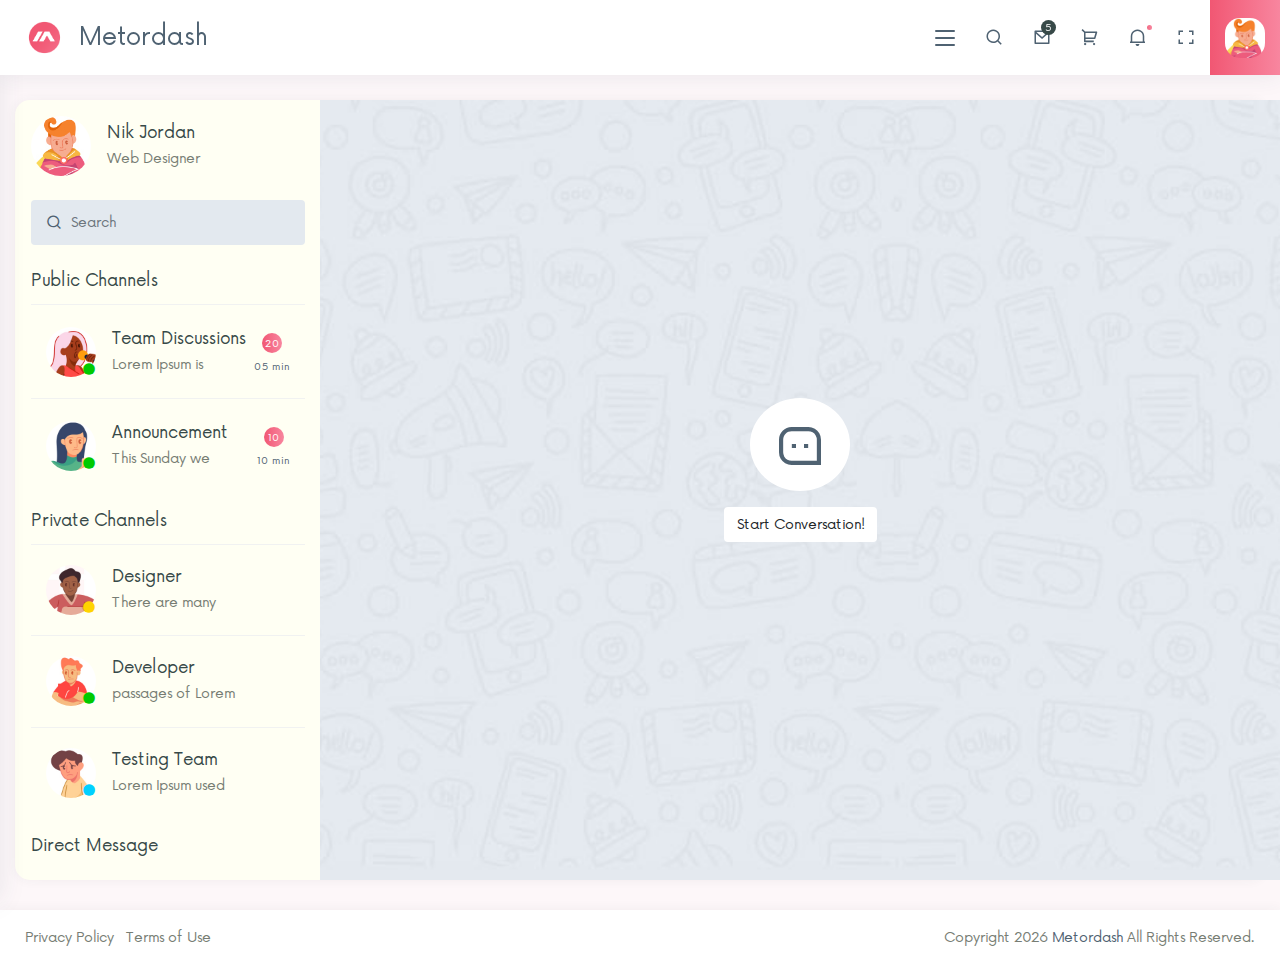
==== MoneyFest!/MoneyFest!/chat.html @ 71929309 "First commit MoneyFest!" ====
<!doctype html>
<html lang="en">
   <head>
      <!-- Required meta tags -->
      <meta charset="utf-8">
      <meta name="viewport" content="width=device-width, initial-scale=1, shrink-to-fit=no">
      <title>MoneyFest! - Smart Financial Management</title>
      <!-- Favicon -->
      <link rel="shortcut icon" href="images/favicon.ico" />
      <!-- Bootstrap CSS -->
      <link rel="stylesheet" href="css/bootstrap.min.css">
      <!-- Typography CSS -->
      <link rel="stylesheet" href="css/typography.css">
      <!-- Style CSS -->
      <link rel="stylesheet" href="css/style.css">
      <!-- Responsive CSS -->
      <link rel="stylesheet" href="css/responsive.css">
   </head>
   <body>
      <!-- loader Start -->
      <div id="loading">
         <div id="loading-center">
         </div>
      </div>
      <!-- loader END -->
      <!-- Wrapper Start -->
      <div class="wrapper">
         <!-- Sidebar  -->
         <div class="iq-sidebar">
            <div class="iq-sidebar-logo d-flex justify-content-between">
               <a href="index.html">
               <img src="images/logo.gif" class="img-fluid" alt="">
               <span>MoneyFest!</span>
               </a>
               <div class="iq-menu-bt align-self-center">
                  <div class="wrapper-menu">
                     <div class="line-menu half start"></div>
                     <div class="line-menu"></div>
                     <div class="line-menu half end"></div>
                  </div>
               </div>
            </div>
            <div id="sidebar-scrollbar">
               <nav class="iq-sidebar-menu">
                  <ul id="iq-sidebar-toggle" class="iq-menu">
                    <li class="iq-menu-title"><i class="ri-separator"></i><span>Main</span></li>
                    <li><a href="index.html" class="iq-waves-effect"><i class="las la-home"></i><span>Home</span></a></li>
                    <li>
                       <a href="#FinancialReporting" class="iq-waves-effect collapsed" data-toggle="collapse" aria-expanded="false"><i class="las la-check-square"></i><span>Financial Reporting</span><i class="ri-arrow-right-s-line iq-arrow-right"></i></a>                   
                       <ul id="FinancialReporting" class="iq-submenu collapse" data-parent="#iq-sidebar-toggle">
                          <li><a href="income.html">Income</a></li>
                          <li><a href="expenses.html">Expenses</a></li>
                          <li><a href="debts.html">Debts</a></li>
                          <li><a href="receivables.html">Receivables</a></li>
                          <li><a href="saving.html">Saving Funds</a></li>
                       </ul>
                    </li>
                    <li><a href="Reports.html" class="iq-waves-effect"><i class="las la-file-contract"></i><span>Financial Reports</span></a></li>
                    <li><a href="Analysis.html" class="iq-waves-effect"><i class="las la-chart-bar"></i><span>Financial Analysis</span></a></li>
                    <li><a href="forum.html" class="iq-waves-effect"><i class="las la-user-tie"></i><span>Discussion Forum</span></a></li>
                    <li class="active"><a href="chat.html" class="iq-waves-effect"><i class="las la-sms"></i><span>Expert Consultation</span></a></li>
                     <li>
                        <a href="#mailbox" class="iq-waves-effect collapsed" data-toggle="collapse" aria-expanded="false"><i class="las la-envelope-open"></i><span>Email</span><i class="ri-arrow-right-s-line iq-arrow-right"></i></a>
                        <ul id="mailbox" class="iq-submenu collapse" data-parent="#iq-sidebar-toggle">
                           <li><a href="app/index.html">Inbox</a></li>
                           <li><a href="app/email-compose.html">Email Compose</a></li>
                        </ul>
                     </li>
                        <li><a href="todo.html" class="iq-waves-effect"><i class="las la-check-square"></i><span>Todo</span></a></li>
                     <li>
                        <a href="#user-info" class="iq-waves-effect collapsed" data-toggle="collapse" aria-expanded="false"><i class="las la-user-tie"></i><span>User</span><i class="ri-arrow-right-s-line iq-arrow-right"></i></a>
                        <ul id="user-info" class="iq-submenu collapse" data-parent="#iq-sidebar-toggle">
                           <li><a href="profile.html">User Profile</a></li>
                           <li><a href="profile-edit.html">User Edit</a></li>
                           <li><a href="add-user.html">User Add</a></li>
                           <li><a href="user-list.html">User List</a></li>
                        </ul>
                     </li>
                     <li><a href="calendar.html" class="iq-waves-effect"><i class="las la-calendar"></i><span>Calendar</span></a></li>
                     <li class="active"><a href="chat.html" class="iq-waves-effect"><i class="las la-sms"></i><span>Chat</span></a></li>
                     <li>
                        <a href="#ecommerce" class="iq-waves-effect collapsed" data-toggle="collapse" aria-expanded="false"><i class="ri-shopping-cart-line"></i><span>E-commerce</span><i class="ri-arrow-right-s-line iq-arrow-right"></i></a>
                        <ul id="ecommerce" class="iq-submenu collapse" data-parent="#iq-sidebar-toggle">
                           <li><a href="e-commerce-product-list.html">Product Listing</a></li>
                           <li><a href="e-commerce-product-detail.html">Product Details</a></li>
                           <li><a href="e-commerce-checkout.html">Checkout</a></li>
                        </ul>
                     </li>
                     <li class="iq-menu-title"><i class="ri-separator"></i><span>Components</span></li>
                     <li>
                        <a href="#ui-elements" class="iq-waves-effect collapsed" data-toggle="collapse" aria-expanded="false"><i class="lab la-elementor"></i><span>UI Elements</span><i class="ri-arrow-right-s-line iq-arrow-right"></i></a>
                        <ul id="ui-elements" class="iq-submenu collapse" data-parent="#iq-sidebar-toggle">
                           <li><a href="ui-colors.html">colors</a></li>
                           <li><a href="ui-typography.html">Typography</a></li>
                           <li><a href="ui-alerts.html">Alerts</a></li>
                           <li><a href="ui-badges.html">Badges</a></li>
                           <li><a href="ui-breadcrumb.html">Breadcrumb</a></li>
                           <li><a href="ui-buttons.html">Buttons</a></li>
                           <li><a href="ui-cards.html">Cards</a></li>
                           <li><a href="ui-carousel.html">Carousel</a></li>
                           <li><a href="ui-embed-video.html">Video</a></li>
                           <li><a href="ui-grid.html">Grid</a></li>
                           <li><a href="ui-images.html">Images</a></li>
                           <li><a href="ui-list-group.html">list Group</a></li>
                           <li><a href="ui-media-object.html">Media</a></li>
                           <li><a href="ui-modal.html">Modal</a></li>
                           <li><a href="ui-notifications.html">Notifications</a></li>
                           <li><a href="ui-pagination.html">Pagination</a></li>
                           <li><a href="ui-popovers.html">Popovers</a></li>
                           <li><a href="ui-progressbars.html">Progressbars</a></li>
                           <li><a href="ui-tabs.html">Tabs</a></li>
                           <li><a href="ui-tooltips.html">Tooltips</a></li>
                        </ul>
                     </li>
                     <li>
                        <a href="#forms" class="iq-waves-effect collapsed" data-toggle="collapse" aria-expanded="false"><i class="las la-file-alt"></i><span>Forms</span><i class="ri-arrow-right-s-line iq-arrow-right"></i></a>
                        <ul id="forms" class="iq-submenu collapse" data-parent="#iq-sidebar-toggle">
                           <li><a href="form-layout.html">Form Elements</a></li>
                           <li><a href="form-validation.html">Form Validation</a></li>
                           <li><a href="form-switch.html">Form Switch</a></li>
                           <li><a href="form-chechbox.html">Form Checkbox</a></li>
                           <li><a href="form-radio.html">Form Radio</a></li>
                        </ul>
                     </li>
                     <li>
                        <a href="#forms-wizard" class="iq-waves-effect collapsed" data-toggle="collapse" aria-expanded="false"><i class="las la-database"></i><span>Forms Wizard</span><i class="ri-arrow-right-s-line iq-arrow-right"></i></a>
                           <ul id="forms-wizard" class="iq-submenu collapse" data-parent="#iq-sidebar-toggle">
                              <li><a href="form-wizard.html">Simple Wizard</a></li>
                              <li><a href="form-wizard-validate.html">Validate Wizard</a></li>
                              <li><a href="form-wizard-vertical.html">Vertical Wizard</a></li>
                           </ul>
                        </li>
                     <li>
                        <a href="#tables" class="iq-waves-effect collapsed" data-toggle="collapse" aria-expanded="false"><i class="las la-table"></i><span>Table</span><i class="ri-arrow-right-s-line iq-arrow-right"></i></a>
                        <ul id="tables" class="iq-submenu collapse" data-parent="#iq-sidebar-toggle">
                           <li><a href="tables-basic.html">Basic Tables</a></li>
                           <li><a href="data-table.html">Data Table</a></li>
                           <li><a href="table-editable.html">Editable Table</a></li>
                        </ul>
                     </li>
                     <li>
                        <a href="#charts" class="iq-waves-effect collapsed" data-toggle="collapse" aria-expanded="false"><i class="las la-chart-bar"></i><span>Charts</span><i class="ri-arrow-right-s-line iq-arrow-right"></i></a>
                        <ul id="charts" class="iq-submenu collapse" data-parent="#iq-sidebar-toggle">
                           <li><a href="chart-morris.html">Morris Chart</a></li>
                           <li><a href="chart-high.html">High Charts</a></li>
                           <li><a href="chart-am.html">Am Charts</a></li>
                           <li><a href="chart-apex.html">Apex Chart</a></li>
                        </ul>
                     </li>
                     <li>
                        <a href="#icons" class="iq-waves-effect collapsed" data-toggle="collapse" aria-expanded="false"><i class="las la-icons"></i><span>Icons</span><i class="ri-arrow-right-s-line iq-arrow-right"></i></a>
                        <ul id="icons" class="iq-submenu collapse" data-parent="#iq-sidebar-toggle">
                           <li><a href="icon-dripicons.html">Dripicons</a></li>
                           <li><a href="icon-fontawesome-5.html">Font Awesome 5</a></li>
                           <li><a href="icon-lineawesome.html">line Awesome</a></li>
                           <li><a href="icon-remixicon.html">Remixicon</a></li>
                           <li><a href="icon-unicons.html">unicons</a></li>
                        </ul>
                     </li>
                     <li class="iq-menu-title"><i class="ri-separator"></i><span>Pages</span></li>
                     <li>
                        <a href="#authentication" class="iq-waves-effect collapsed" data-toggle="collapse" aria-expanded="false"><i class="las la-file-contract"></i><span>Authentication</span><i class="ri-arrow-right-s-line iq-arrow-right"></i></a>
                        <ul id="authentication" class="iq-submenu collapse" data-parent="#iq-sidebar-toggle">
                           <li><a href="sign-in.html">Login</a></li>
                           <li><a href="sign-up.html">Register</a></li>
                           <li><a href="pages-recoverpw.html">Recover Password</a></li>
                           <li><a href="pages-confirm-mail.html">Confirm Mail</a></li>
                           <li><a href="pages-lock-screen.html">Lock Screen</a></li>
                        </ul>
                     </li>
                     <li>
                        <a href="#map" class="iq-waves-effect collapsed" data-toggle="collapse" aria-expanded="false"><i class="las la-map-marker"></i><span>Maps</span><i class="ri-arrow-right-s-line iq-arrow-right"></i></a>
                        <ul id="map" class="iq-submenu collapse" data-parent="#iq-sidebar-toggle">
                           <li><a href="pages-map.html">Google Map</a></li>
                           <li><a href="#">Vector Map</a></li>
                        </ul>
                     </li>
                     <li>
                        <a href="#extra-pages" class="iq-waves-effect collapsed" data-toggle="collapse" aria-expanded="false"><i class="lab la-codepen"></i><span>Extra Pages</span><i class="ri-arrow-right-s-line iq-arrow-right"></i></a>
                        <ul id="extra-pages" class="iq-submenu collapse" data-parent="#iq-sidebar-toggle">
                           <li><a href="pages-timeline.html">Timeline</a></li>
                           <li><a href="pages-invoice.html">Invoice</a></li>
                           <li><a href="blank-page.html">Blank Page</a></li>
                           <li><a href="pages-error.html">Error 404</a></li>
                           <li><a href="pages-error-500.html">Error 500</a></li>
                           <li><a href="pages-pricing.html">Pricing</a></li>
                           <li><a href="pages-pricing-one.html">Pricing 1</a></li>
                           <li><a href="pages-maintenance.html">Maintenance</a></li>
                           <li><a href="pages-comingsoon.html">Coming Soon</a></li>
                           <li><a href="pages-faq.html">Faq</a></li>
                        </ul>
                     </li>
                     <li>
                        <a href="#menu-level" class="iq-waves-effect collapsed" data-toggle="collapse" aria-expanded="false"><i class="ri-record-circle-line"></i><span>Menu Level</span><i class="ri-arrow-right-s-line iq-arrow-right"></i></a>
                        <ul id="menu-level" class="iq-submenu collapse" data-parent="#iq-sidebar-toggle">
                           <li><a href="#"><i class="ri-record-circle-line"></i>Menu 1</a></li>
                           <li><a href="#"><i class="ri-record-circle-line"></i>Menu 2</a></li>
                              <li>
                                 <a href="#sub-menu" class="iq-waves-effect collapsed" data-toggle="collapse" aria-expanded="false"><i class="ri-play-circle-line"></i><span>Sub-menu</span><i class="ri-arrow-right-s-line iq-arrow-right"></i></a>
                                 <ul id="sub-menu" class="iq-submenu iq-submenu-data collapse">
                                    <li><a href="#"><i class="ri-record-circle-line"></i>Sub-menu 1</a></li>
                                    <li><a href="#"><i class="ri-record-circle-line"></i>Sub-menu 2</a></li>
                                    <li><a href="#"><i class="ri-record-circle-line"></i>Sub-menu 3</a></li>
                                 </ul>
                           </li>
                           <li><a href="#"><i class="ri-record-circle-line"></i>Menu 3</a></li>
                           <li><a href="#"><i class="ri-record-circle-line"></i>Menu 4</a></li>
                        </ul>
                     </li>
                  </ul>
               </nav>
               <div class="p-3"></div>
            </div>
         </div>
         <!-- TOP Nav Bar -->
         <div class="iq-top-navbar">
            <div class="iq-navbar-custom">
               <div class="iq-sidebar-logo">
               <div class="top-logo">
                  <a href="index.html" class="logo">
                  <img src="images/logo.gif" class="img-fluid" alt="">
                  <span>Metordash</span>
                  </a>
               </div>
            </div>
               <div class="navbar-breadcrumb">
                  <h5 class="mb-0">Chat</h5>
                  <nav aria-label="breadcrumb">
                     <ul class="breadcrumb">
                        <li class="breadcrumb-item"><a href="index.html">Home</a></li>
                        <li class="breadcrumb-item active" aria-current="page">Chat</li>
                     </ul>
                  </nav>
               </div>
                <nav class="navbar navbar-expand-lg navbar-light p-0">
                  <button class="navbar-toggler" type="button" data-toggle="collapse" data-target="#navbarSupportedContent" aria-controls="navbarSupportedContent" aria-expanded="false" aria-label="Toggle navigation">
                  <i class="ri-menu-3-line"></i>
                  </button>
                  <div class="iq-menu-bt align-self-center">
                     <div class="wrapper-menu">
                        <div class="line-menu half start"></div>
                        <div class="line-menu"></div>
                        <div class="line-menu half end"></div>
                     </div>
                  </div>
                  <div class="collapse navbar-collapse" id="navbarSupportedContent">
                     <ul class="navbar-nav ml-auto navbar-list">
                        <li class="nav-item">
                           <a class="search-toggle iq-waves-effect" href="#"><i class="ri-search-line"></i></a>
                           <form action="#" class="search-box">
                              <input type="text" class="text search-input" placeholder="Type here to search..." />
                           </form>
                        </li>
                        <li class="nav-item dropdown">
                           <a href="#" class="search-toggle iq-waves-effect">
                              <i class="ri-mail-line"></i>
                              <span class="badge badge-pill badge-dark badge-up count-mail">5</span>
                           </a>
                           <div class="iq-sub-dropdown">
                              <div class="iq-card shadow-none m-0">
                                 <div class="iq-card-body p-0 ">
                                    <div class="bg-primary p-3">
                                       <h5 class="mb-0 text-white">All Messages<small class="badge  badge-light float-right pt-1">5</small></h5>
                                    </div>
                                    <a href="#" class="iq-sub-card" >
                                       <div class="media align-items-center">
                                          <div class="">
                                             <img class="avatar-40 rounded" src="images/user/01.jpg" alt="">
                                          </div>
                                          <div class="media-body ml-3">
                                             <h6 class="mb-0 ">Nik Emma Watson</h6>
                                             <small class="float-left font-size-12">13 Jun</small>
                                          </div>
                                       </div>
                                    </a>
                                    <a href="#" class="iq-sub-card" >
                                       <div class="media align-items-center">
                                          <div class="">
                                             <img class="avatar-40 rounded" src="images/user/02.jpg" alt="">
                                          </div>
                                          <div class="media-body ml-3">
                                             <h6 class="mb-0 ">Lorem Ipsum Watson</h6>
                                             <small class="float-left font-size-12">20 Apr</small>
                                          </div>
                                       </div>
                                    </a>
                                    <a href="#" class="iq-sub-card" >
                                       <div class="media align-items-center">
                                          <div class="">
                                             <img class="avatar-40 rounded" src="images/user/03.jpg" alt="">
                                          </div>
                                          <div class="media-body ml-3">
                                             <h6 class="mb-0 ">Why do we use it?</h6>
                                             <small class="float-left font-size-12">30 Jun</small>
                                          </div>
                                       </div>
                                    </a>
                                    <a href="#" class="iq-sub-card" >
                                       <div class="media align-items-center">
                                          <div class="">
                                             <img class="avatar-40 rounded" src="images/user/04.jpg" alt="">
                                          </div>
                                          <div class="media-body ml-3">
                                             <h6 class="mb-0 ">Variations Passages</h6>
                                             <small class="float-left font-size-12">12 Sep</small>
                                          </div>
                                       </div>
                                    </a>
                                    <a href="#" class="iq-sub-card" >
                                       <div class="media align-items-center">
                                          <div class="">
                                             <img class="avatar-40 rounded" src="images/user/05.jpg" alt="">
                                          </div>
                                          <div class="media-body ml-3">
                                             <h6 class="mb-0 ">Lorem Ipsum generators</h6>
                                             <small class="float-left font-size-12">5 Dec</small>
                                          </div>
                                       </div>
                                    </a>
                                 </div>
                              </div>
                           </div>
                        </li>
                        <li class="nav-item">
                           <a href="#" class="iq-waves-effect"><i class="ri-shopping-cart-2-line"></i></a>
                        </li>
                        <li class="nav-item">
                           <a href="#" class="search-toggle iq-waves-effect">
                              <i class="ri-notification-2-line"></i>
                              <span class="bg-danger dots"></span>
                           </a>
                           <div class="iq-sub-dropdown">
                              <div class="iq-card shadow-none m-0">
                                 <div class="iq-card-body p-0 ">
                                    <div class="bg-danger p-3">
                                       <h5 class="mb-0 text-white">All Notifications<small class="badge  badge-light float-right pt-1">4</small></h5>
                                    </div>
                                    <a href="#" class="iq-sub-card" >
                                       <div class="media align-items-center">
                                          <div class="media-body ml-3">
                                             <h6 class="mb-0 ">New Order Recieved</h6>
                                             <small class="float-right font-size-12">23 hrs ago</small>
                                             <p class="mb-0">Lorem is simply</p>
                                          </div>
                                       </div>
                                    </a>
                                    <a href="#" class="iq-sub-card" >
                                       <div class="media align-items-center">
                                          <div class="">
                                             <img class="avatar-40 rounded" src="images/user/01.jpg" alt="">
                                          </div>
                                          <div class="media-body ml-3">
                                             <h6 class="mb-0 ">Emma Watson Nik</h6>
                                             <small class="float-right font-size-12">Just Now</small>
                                             <p class="mb-0">95 MB</p>
                                          </div>
                                       </div>
                                    </a>
                                    <a href="#" class="iq-sub-card" >
                                       <div class="media align-items-center">
                                          <div class="">
                                             <img class="avatar-40 rounded" src="images/user/02.jpg" alt="">
                                          </div>
                                          <div class="media-body ml-3">
                                             <h6 class="mb-0 ">New customer is join</h6>
                                             <small class="float-right font-size-12">5 days ago</small>
                                             <p class="mb-0">Jond Nik</p>
                                          </div>
                                       </div>
                                    </a>
                                    <a href="#" class="iq-sub-card" >
                                       <div class="media align-items-center">
                                          <div class="">
                                             <img class="avatar-40" src="images/small/jpg.svg" alt="">
                                          </div>
                                          <div class="media-body ml-3">
                                             <h6 class="mb-0 ">Updates Available</h6>
                                             <small class="float-right font-size-12">Just Now</small>
                                             <p class="mb-0">120 MB</p>
                                          </div>
                                       </div>
                                    </a>
                                 </div>
                              </div>
                           </div>
                        </li>
                        <li class="nav-item iq-full-screen"><a href="#" class="iq-waves-effect" id="btnFullscreen"><i class="ri-fullscreen-line"></i></a></li>
                     </ul>
                  </div>
                  <ul class="navbar-list">
                     <li>
                        <a href="#" class="search-toggle iq-waves-effect bg-primary text-white"><img src="images/user/1.jpg" class="img-fluid rounded" alt="user"></a>
                        <div class="iq-sub-dropdown iq-user-dropdown">
                           <div class="iq-card shadow-none m-0">
                              <div class="iq-card-body p-0 ">
                                 <div class="bg-primary p-3">
                                    <h5 class="mb-0 text-white line-height">Hello Nik jone</h5>
                                    <span class="text-white font-size-12">Available</span>
                                 </div>
                                 <a href="profile.html" class="iq-sub-card iq-bg-primary-hover">
                                    <div class="media align-items-center">
                                       <div class="rounded iq-card-icon iq-bg-primary">
                                          <i class="ri-file-user-line"></i>
                                       </div>
                                       <div class="media-body ml-3">
                                          <h6 class="mb-0 ">My Profile</h6>
                                          <p class="mb-0 font-size-12">View personal profile details.</p>
                                       </div>
                                    </div>
                                 </a>
                                 <a href="profile-edit.html" class="iq-sub-card iq-bg-primary-success-hover">
                                    <div class="media align-items-center">
                                       <div class="rounded iq-card-icon iq-bg-success">
                                          <i class="ri-profile-line"></i>
                                       </div>
                                       <div class="media-body ml-3">
                                          <h6 class="mb-0 ">Edit Profile</h6>
                                          <p class="mb-0 font-size-12">Modify your personal details.</p>
                                       </div>
                                    </div>
                                 </a>
                                 <a href="account-setting.html" class="iq-sub-card iq-bg-primary-danger-hover">
                                    <div class="media align-items-center">
                                       <div class="rounded iq-card-icon iq-bg-danger">
                                          <i class="ri-account-box-line"></i>
                                       </div>
                                       <div class="media-body ml-3">
                                          <h6 class="mb-0 ">Account settings</h6>
                                          <p class="mb-0 font-size-12">Manage your account parameters.</p>
                                       </div>
                                    </div>
                                 </a>
                                 <a href="privacy-setting.html" class="iq-sub-card iq-bg-primary-secondary-hover">
                                    <div class="media align-items-center">
                                       <div class="rounded iq-card-icon iq-bg-secondary">
                                          <i class="ri-lock-line"></i>
                                       </div>
                                       <div class="media-body ml-3">
                                          <h6 class="mb-0 ">Privacy Settings</h6>
                                          <p class="mb-0 font-size-12">Control your privacy parameters.</p>
                                       </div>
                                    </div>
                                 </a>
                                 <div class="d-inline-block w-100 text-center p-3">
                                    <a class="iq-bg-danger iq-sign-btn" href="sign-in.html" role="button">Sign out<i class="ri-login-box-line ml-2"></i></a>
                                 </div>
                              </div>
                           </div>
                        </div>
                     </li>
                  </ul>
               </nav>
            </div>
         </div>
         <!-- TOP Nav Bar END -->
         <!-- Page Content  -->
         <div id="content-page" class="content-page">
            <div class="container-fluid">
               <div class="row">
                  <div class="col-sm-12">
                     <div class="iq-card">
                        <div class="iq-card-body chat-page p-0">
                           <div class="chat-data-block">
                           <div class="row">
                              <div class="col-lg-3 chat-data-left scroller">
                                 <div class="chat-search pt-3 pl-3">
                                    <div class="d-flex align-items-center">
                                       <div class="chat-profile mr-3">
                                          <img src="images/user/1.jpg" alt="chat-user" class="avatar-60 ">
                                       </div>
                                       <div class="chat-caption">
                                          <h5 class="mb-0">Nik Jordan</h5>
                                          <p class="m-0">Web Designer</p>
                                       </div>
                                       <button type="submit" class="close-btn-res p-3"><i class="ri-close-fill"></i></button>
                                    </div>
                                    <div id="user-detail-popup" class="scroller">
                                       <div class="user-profile">
                                          <button type="submit" class="close-popup p-3"><i class="ri-close-fill"></i></button>
                                          <div class="user text-center mb-4">
                                           <a class="avatar m-0">
                                             <img src="images/user/1.jpg" alt="avatar">
                                           </a>
                                         <div class="user-name mt-4"><h4>Nik Jordan</h4></div>
                                         <div class="user-desc"><p>Web Designer</p></div>
                                         </div>
                                         <hr>
                                         <div class="user-detail text-left mt-4 pl-4 pr-4">
                                             <h5 class="mt-4 mb-4">About</h5>
                                             <p>It is long established fact that a reader will be distracted bt the reddable.</p>
                                             <h5 class="mt-3 mb-3">Status</h5>
                                             <ul class="user-status p-0">
                                                <li class="mb-1"><i class="ri-checkbox-blank-circle-fill text-success pr-1"></i><span>Online</span></li>
                                                <li class="mb-1"><i class="ri-checkbox-blank-circle-fill text-warning pr-1"></i><span>Away</span></li>
                                                <li class="mb-1"><i class="ri-checkbox-blank-circle-fill text-danger pr-1"></i><span>Do Not Disturb</span></li>
                                                <li class="mb-1"><i class="ri-checkbox-blank-circle-fill text-light pr-1"></i><span>Offline</span></li>
                                             </ul>
                                         </div>
                                      </div>
                                   </div>
                                    <div class="chat-searchbar mt-4">
                                          <div class="form-group chat-search-data m-0">
                                             <input type="text" class="form-control round" id="chat-search" placeholder="Search">
                                             <i class="ri-search-line"></i>
                                          </div>
                                       </div>
                                 </div>
                                 <div class="chat-sidebar-channel scroller mt-4 pl-3">
                                    <h5 class="">Public Channels</h5>
                                    <ul class="iq-chat-ui nav flex-column nav-pills">
                                       <li>
                                          <a role="tab" data-toggle="pill" href="#chatbox1">
                                          <div class="d-flex align-items-center">
                                             <div class="avatar mr-3">
                                                <img src="images/user/05.jpg" alt="chatuserimage" class="avatar-50 ">
                                                <span class="avatar-status"><i class="ri-checkbox-blank-circle-fill text-success"></i></span>
                                             </div>
                                             <div class="chat-sidebar-name">
                                                <h6 class="mb-0">Team Discussions</h6>
                                                <span>Lorem Ipsum is</span>
                                             </div>
                                             <div class="chat-meta float-right text-center mt-2">
                                                <div class="chat-msg-counter bg-primary text-white">20</div>
                                                <span class="text-nowrap">05 min</span>
                                             </div>
                                          </div>
                                      </a>
                                       </li>
                                       <li>
                                          <a role="tab" data-toggle="pill" href="#chatbox2">
                                          <div class="d-flex align-items-center">
                                             <div class="avatar mr-3">
                                                <img src="images/user/06.jpg" alt="chatuserimage" class="avatar-50 ">
                                                <span class="avatar-status"><i class="ri-checkbox-blank-circle-fill text-success"></i></span>
                                             </div>
                                             <div class="chat-sidebar-name">
                                                <h6 class="mb-0">Announcement</h6>
                                                <span>This Sunday we</span>
                                             </div>
                                             <div class="chat-meta float-right text-center mt-2">
                                                <div class="chat-msg-counter bg-primary text-white">10</div>
                                                <span class="text-nowrap">10 min</span>
                                             </div>
                                          </div>
                                      </a>
                                       </li>
                                    <!-- </ul> -->
                                    <h5 class="mt-3">Private Channels</h5>
                                    <!-- <ul class="iq-chat-ui nav flex-column nav-pills"> -->
                                      <li>
                                       <a role="tab" data-toggle="pill" href="#chatbox3">
                                          <div class="d-flex align-items-center">
                                             <div class="avatar mr-3">
                                                <img src="images/user/07.jpg" alt="chatuserimage" class="avatar-50 ">
                                                <span class="avatar-status"><i class="ri-checkbox-blank-circle-fill text-warning"></i></span>
                                             </div>
                                             <div class="chat-sidebar-name">
                                                <h6 class="mb-0">Designer</h6>
                                                <span>There are many </span>
                                             </div>
                                          </div>
                                        </a>
                                       </li>
                                       <li>
                                          <a role="tab" data-toggle="pill" href="#chatbox4">
                                          <div class="d-flex align-items-center">
                                             <div class="avatar mr-3">
                                                <img src="images/user/08.jpg" alt="chatuserimage" class="avatar-50 ">
                                                <span class="avatar-status"><i class="ri-checkbox-blank-circle-fill text-success"></i></span>
                                             </div>
                                             <div class="chat-sidebar-name">
                                                <h6 class="mb-0">Developer</h6>
                                                <span>passages of Lorem</span>
                                             </div>
                                          </div>
                                        </a>
                                       </li>
                                       <li>
                                          <a role="tab" data-toggle="pill" href="#chatbox5">
                                          <div class="d-flex align-items-center">
                                             <div class="avatar mr-3">
                                                <img src="images/user/09.jpg" alt="chatuserimage" class="avatar-50 ">
                                                <span class="avatar-status"><i class="ri-checkbox-blank-circle-fill text-info"></i></span>
                                             </div>
                                             <div class="chat-sidebar-name">
                                                <h6 class="mb-0">Testing Team</h6>
                                                <span>Lorem Ipsum used</span>
                                             </div>
                                          </div>
                                        </a>
                                       </li>
                                    <!-- </ul> -->
                                    <h5 class="mt-3">Direct Message</h5>
                                    <!-- <ul class="iq-chat-ui nav flex-column nav-pills"> -->
                                       <li>
                                          <a role="tab" data-toggle="pill" href="#chatbox6">
                                          <div class="d-flex align-items-center">
                                             <div class="avatar mr-3">
                                                <img src="images/user/10.jpg" alt="chatuserimage" class="avatar-50 ">
                                                <span class="avatar-status"><i class="ri-checkbox-blank-circle-fill text-dark"></i></span>
                                             </div>
                                             <div class="chat-sidebar-name">
                                                <h6 class="mb-0">Paul Molive</h6>
                                                <span>translation by</span>
                                             </div>
                                          </div>
                                        </a>
                                       </li>
                                       <li>
                                          <a role="tab" data-toggle="pill" href="#chatbox7">
                                          <div class="d-flex align-items-center">
                                             <div class="avatar mr-3">
                                                <img src="images/user/05.jpg" alt="chatuserimage" class="avatar-50 ">
                                                <span class="avatar-status"><i class="ri-checkbox-blank-circle-fill text-success"></i></span>
                                             </div>
                                             <div class="chat-sidebar-name">
                                                <h6 class="mb-0">Paige Turner</h6>
                                                <span>Lorem Ipsum which</span>
                                             </div>
                                          </div>
                                        </a>
                                       </li>
                                       <li>
                                          <a role="tab" data-toggle="pill" href="#chatbox8">
                                          <div class="d-flex align-items-center">
                                             <div class="avatar mr-3">
                                                <img src="images/user/06.jpg" alt="chatuserimage" class="avatar-50 ">
                                                <span class="avatar-status"><i class="ri-checkbox-blank-circle-fill text-primary"></i></span>
                                             </div>
                                             <div class="chat-sidebar-name">
                                                <h6 class="mb-0">Barb Ackue</h6>
                                                <span>simply random text</span>
                                             </div>
                                          </div>
                                        </a>
                                       </li>
                                       <li>
                                          <a role="tab" data-toggle="pill" href="#chatbox9">
                                          <div class="d-flex align-items-center">
                                             <div class="avatar mr-3">
                                                <img src="images/user/07.jpg" alt="chatuserimage" class="avatar-50 ">
                                                <span class="avatar-status"><i class="ri-checkbox-blank-circle-fill text-danger"></i></span>
                                             </div>
                                             <div class="chat-sidebar-name">
                                                <h6 class="mb-0">Maya Didas</h6>
                                                <span> but also the leap</span>
                                             </div>
                                          </div>
                                        </a>
                                       </li>
                                       <li>
                                          <a role="tab" data-toggle="pill" href="#chatbox10">
                                          <div class="d-flex align-items-center">
                                             <div class="avatar mr-3">
                                                <img src="images/user/08.jpg" alt="chatuserimage" class="avatar-50 ">
                                                <span class="avatar-status"><i class="ri-checkbox-blank-circle-fill text-warning"></i></span>
                                             </div>
                                             <div class="chat-sidebar-name">
                                                <h6 class="mb-0">Monty Carlo</h6>
                                                <span>Contrary to popular</span>
                                             </div>
                                          </div>
                                        </a>
                                       </li>
                                    </ul>
                                 </div>
                              </div>
                     
                              <div class="col-lg-9 chat-data p-0 chat-data-right">
                                 <div class="tab-content">
                                    <div class="tab-pane fade active show" id="default-block" role="tabpanel">
                                       <div class="chat-start">
                                          <span class="iq-start-icon text-primary"><i class="ri-message-3-line"></i></span>
                                          <button id="chat-start" class="btn bg-white mt-3">Start
                                             Conversation!</button>
                                       </div>
                                    </div>
                                    <div class="tab-pane fade" id="chatbox1" role="tabpanel">
                                       <div class="chat-head">
                                          <header class="d-flex justify-content-between align-items-center bg-white pt-3 pr-3 pb-3">
                                            <div class="d-flex align-items-center">
                                             <div id="sidebar-toggle" class="sidebar-toggle">
                                                <i class="ri-menu-3-line"></i>
                                             </div>
                                              <div class="avatar chat-user-profile m-0 mr-3">
                                                <img src="images/user/05.jpg" alt="avatar" class="avatar-50 ">
                                                <span class="avatar-status"><i class="ri-checkbox-blank-circle-fill text-success"></i></span>
                                              </div>
                                              <h5 class="mb-0">Team Discussions</h5>
                                            </div>
                                            <div id="chat-user-detail-popup" class="scroller" class="scroller">
                                                <div class="user-profile text-center">
                                                   <button type="submit" class="close-popup p-3"><i class="ri-close-fill"></i></button>
                                                   <div class="user mb-4">
                                                    <a class="avatar m-0">
                                                      <img src="images/user/05.jpg" alt="avatar">
                                                    </a>
                                                  <div class="user-name mt-4"><h4>Nik Jordan</h4></div>
                                                  <div class="user-desc"><p>Cape Town, RSA</p></div>
                                                  </div>
                                                  <hr>
                                                  <div class="chatuser-detail text-left mt-4">
                                                      <div class="row">
                                                         <div class="col-6 col-md-6 title">Nik Name:</div>
                                                         <div class="col-6 col-md-6 text-right">Nik</div>
                                                      </div><hr>
                                                      <div class="row">
                                                         <div class="col-6 col-md-6 title">Tel:</div>
                                                         <div class="col-6 col-md-6 text-right">072 143 9920</div>
                                                      </div><hr>
                                                      <div class="row">
                                                         <div class="col-6 col-md-6 title">Date Of Birth:</div>
                                                         <div class="col-6 col-md-6 text-right">July 12, 1989</div>
                                                      </div><hr>
                                                      <div class="row">
                                                         <div class="col-6 col-md-6 title">Gender:</div>
                                                         <div class="col-6 col-md-6 text-right">Male</div>
                                                      </div><hr>
                                                      <div class="row">
                                                         <div class="col-6 col-md-6 title">Language:</div>
                                                         <div class="col-6 col-md-6 text-right">Engliah</div>
                                                      </div>
                                                  </div>
                                               </div>
                                            </div>
                                            <div class="chat-header-icons d-flex">
                                             <a href="javascript:void();" class="chat-icon-phone">
                                                <i class="ri-phone-line"></i>
                                              </a>
                                             <a href="javascript:void();" class="chat-icon-video">
                                                <i class="ri-vidicon-line"></i>
                                              </a>
                                              <a href="javascript:void();" class="chat-icon-delete">
                                                <i class="ri-delete-bin-line"></i>
                                              </a>
                                              <span class="dropdown">
                                                <i class="ri-more-2-line cursor-pointer dropdown-toggle nav-hide-arrow cursor-pointer pr-0" id="dropdownMenuButton" data-toggle="dropdown" aria-haspopup="true" aria-expanded="false" role="menu"></i>
                                                <span class="dropdown-menu dropdown-menu-right" aria-labelledby="dropdownMenuButton">
                                                  <a class="dropdown-item" href="JavaScript:void(0);"><i class="fa fa-thumb-tack" aria-hidden="true"></i> Pin to top</a>
                                                  <a class="dropdown-item" href="JavaScript:void(0);"><i class="fa fa-trash-o" aria-hidden="true"></i> Delete chat</a>
                                                  <a class="dropdown-item" href="JavaScript:void(0);"><i class="fa fa-ban" aria-hidden="true"></i> Block</a>
                                                </span>
                                              </span>
                                            </div>
                                          </header>
                                        </div>
                                       <div class="chat-content scroller">
                                          <div class="chat">
                                            <div class="chat-user">
                                              <a class="avatar m-0">
                                                <img src="images/user/1.jpg" alt="avatar" class="avatar-35 ">
                                              </a>
                                                <span class="chat-time mt-1">6:45</span>
                                            </div>
                                            <div class="chat-detail">
                                              <div class="chat-message">
                                                <p>How can we help? We're here for you! 😄</p>
                                              </div>
                                            </div>
                                          </div>
                                          <div class="chat chat-left">
                                            <div class="chat-user">
                                              <a class="avatar m-0">
                                                <img src="images/user/05.jpg" alt="avatar" class="avatar-35 ">
                                              </a>
                                                <span class="chat-time mt-1">6:48</span>
                                            </div>
                                            <div class="chat-detail">
                                              <div class="chat-message">
                                                <p>Hey John, I am looking for the best admin template.</p>
                                                <p>Could you please help me to find it out? 🤔</p>
                                              </div>
                                            </div>
                                          </div>
                                          <div class="chat">
                                            <div class="chat-user">
                                              <a class="avatar m-0">
                                                <img src="images/user/1.jpg" alt="avatar" class="avatar-35 ">
                                              </a>
                                                <span class="chat-time mt-1">6:49</span>
                                            </div>
                                            <div class="chat-detail">
                                              <div class="chat-message">
                                                <p>Absolutely!</p>
                                                <p>Sofbox Dashboard is the responsive bootstrap 4 admin template.</p>
                                              </div>
                                            </div>
                                          </div>
                                          <div class="chat chat-left">
                                            <div class="chat-user">
                                              <a class="avatar m-0">
                                                <img src="images/user/05.jpg" alt="avatar" class="avatar-35 ">
                                              </a>
                                                <span class="chat-time mt-1">6:52</span>
                                            </div>
                                            <div class="chat-detail">
                                              <div class="chat-message">
                                                <p>Looks clean and fresh UI.</p>
                                              </div>
                                            </div>
                                          </div>
                                          <div class="chat">
                                            <div class="chat-user">
                                              <a class="avatar m-0">
                                                <img src="images/user/1.jpg" alt="avatar" class="avatar-35 ">
                                              </a>
                                                <span class="chat-time mt-1">6:53</span>
                                            </div>
                                            <div class="chat-detail">
                                              <div class="chat-message">
                                                <p>Thanks, from ThemeForest.</p>
                                              </div>
                                            </div>
                                          </div>
                                          <div class="chat chat-left">
                                            <div class="chat-user">
                                              <a class="avatar m-0">
                                                <img src="images/user/05.jpg" alt="avatar" class="avatar-35 ">
                                              </a>
                                                <span class="chat-time mt-1">6:54</span>
                                            </div>
                                            <div class="chat-detail">
                                              <div class="chat-message">
                                                <p>I will purchase it for sure. 👍</p>
                                              </div>
                                            </div>
                                          </div>
                                          <div class="chat">
                                            <div class="chat-user">
                                              <a class="avatar m-0">
                                                <img src="images/user/1.jpg" alt="avatar" class="avatar-35 ">
                                              </a>
                                                <span class="chat-time mt-1">6:56</span>
                                            </div>
                                            <div class="chat-detail">
                                              <div class="chat-message">
                                                <p>Okay Thanks..</p>
                                              </div>
                                            </div>
                                          </div>
                                       </div>
                                       <div class="chat-footer p-3 bg-white">
                                          <form class="d-flex align-items-center"  action="javascript:void(0);">
                                           <div class="chat-attagement d-flex">
                                              <a href="javascript:void();"><i class="fa fa-smile-o pr-3" aria-hidden="true"></i></a>
                                              <a href="javascript:void();"><i class="fa fa-paperclip pr-3" aria-hidden="true"></i></a>
                                          </div>
                                           <input type="text" class="form-control mr-3" placeholder="Type your message">
                                           <button type="submit" class="btn btn-primary d-flex align-items-center p-2"><i class="fa fa-paper-plane-o" aria-hidden="true"></i><span class="d-none d-lg-block ml-1">Send</span></button>
                                         </form>
                                       </div>                                       
                                    </div>
                                    <div class="tab-pane fade" id="chatbox2" role="tabpanel">
                                       <div class="chat-head">
                                          <header class="d-flex justify-content-between align-items-center bg-white pt-3  pl-3 pr-3 pb-3">
                                            <div class="d-flex align-items-center">
                                             <div id="sidebar-toggle" class="sidebar-toggle">
                                                <i class="ri-menu-3-line"></i>
                                             </div>
                                              <div class="avatar chat-user-profile m-0 mr-3">
                                                <img src="images/user/06.jpg" alt="avatar" class="avatar-50 ">
                                                <span class="avatar-status"><i class="ri-checkbox-blank-circle-fill text-success"></i></span>
                                              </div>
                                              <h5 class="mb-0">Announcement</h5>
                                            </div>
                                            <div id="chat-user-detail-popup" class="scroller" class="scroller">
                                                <div class="user-profile text-center">
                                                   <button type="submit" class="close-popup p-3"><i class="ri-close-fill"></i></button>
                                                   <div class="user mb-4">
                                                    <a class="avatar m-0">
                                                      <img src="images/user/06.jpg" alt="avatar">
                                                    </a>
                                                  <div class="user-name mt-4"><h4>Mark Jordan</h4></div>
                                                  <div class="user-desc"><p>Atlanta, USA</p></div>
                                                  </div>
                                                  <hr>
                                                  <div class="chatuser-detail text-left mt-4">
                                                      <div class="row">
                                                         <div class="col-6 col-md-6 title">Nik Name:</div>
                                                         <div class="col-6 col-md-6 text-right">Mark</div>
                                                      </div><hr>
                                                      <div class="row">
                                                         <div class="col-6 col-md-6 title">Tel:</div>
                                                         <div class="col-6 col-md-6 text-right">072 143 9920</div>
                                                      </div><hr>
                                                      <div class="row">
                                                         <div class="col-6 col-md-6 title">Date Of Birth:</div>
                                                         <div class="col-6 col-md-6 text-right">July 12, 1989</div>
                                                      </div><hr>
                                                      <div class="row">
                                                         <div class="col-6 col-md-6 title">Gender:</div>
                                                         <div class="col-6 col-md-6 text-right">Female</div>
                                                      </div><hr>
                                                      <div class="row">
                                                         <div class="col-6 col-md-6 title">Language:</div>
                                                         <div class="col-6 col-md-6 text-right">Engliah</div>
                                                      </div>
                                                  </div>
                                               </div>
                                            </div>
                                            <div class="chat-header-icons d-flex">
                                              <a href="javascript:void();" class="chat-icon-phone">
                                                <i class="ri-phone-line"></i>
                                              </a>
                                             <a href="javascript:void();" class="chat-icon-video">
                                                <i class="ri-vidicon-line"></i>
                                              </a>
                                              <a href="javascript:void();" class="chat-icon-delete">
                                                <i class="ri-delete-bin-line"></i>
                                              </a>
                                              <span class="dropdown">
                                                <i class="ri-more-2-line cursor-pointer dropdown-toggle nav-hide-arrow cursor-pointer" id="dropdownMenuButton" data-toggle="dropdown" aria-haspopup="true" aria-expanded="false" role="menu"></i>
                                                <span class="dropdown-menu dropdown-menu-right" aria-labelledby="dropdownMenuButton">
                                                  <a class="dropdown-item" href="JavaScript:void(0);"><i class="fa fa-thumb-tack" aria-hidden="true"></i> Pin to top</a>
                                                  <a class="dropdown-item" href="JavaScript:void(0);"><i class="fa fa-trash-o" aria-hidden="true"></i> Delete chat</a>
                                                  <a class="dropdown-item" href="JavaScript:void(0);"><i class="fa fa-ban" aria-hidden="true"></i> Block</a>
                                                </span>
                                              </span>
                                            </div>
                                          </header>
                                        </div>
                                       <div class="chat-content scroller">
                                          <div class="chat">
                                            <div class="chat-user">
                                              <a class="avatar m-0">
                                                <img src="images/user/1.jpg" alt="avatar" class="avatar-35 ">
                                              </a>
                                                <span class="chat-time mt-1">6:45</span>
                                            </div>
                                            <div class="chat-detail">
                                              <div class="chat-message">
                                                <p>How can we help? We're here for you! 😄</p>
                                              </div>
                                            </div>
                                          </div>
                                          <div class="chat chat-left">
                                            <div class="chat-user">
                                              <a class="avatar m-0">
                                                <img src="images/user/06.jpg" alt="avatar" class="avatar-35 ">
                                              </a>
                                                <span class="chat-time mt-1">6:48</span>
                                            </div>
                                            <div class="chat-detail">
                                              <div class="chat-message">
                                                <p>Hey John, I am looking for the best admin template.</p>
                                                <p>Could you please help me to find it out? 🤔</p>
                                              </div>
                                            </div>
                                          </div>
                                          <div class="chat">
                                            <div class="chat-user">
                                              <a class="avatar m-0">
                                                <img src="images/user/1.jpg" alt="avatar" class="avatar-35 ">
                                              </a>
                                                <span class="chat-time mt-1">6:49</span>
                                            </div>
                                            <div class="chat-detail">
                                              <div class="chat-message">
                                                <p>Absolutely!</p>
                                                <p>Sofbox Dashboard is the responsive bootstrap 4 admin template.</p>
                                              </div>
                                            </div>
                                          </div>
                                          <div class="chat chat-left">
                                            <div class="chat-user">
                                              <a class="avatar m-0">
                                                <img src="images/user/06.jpg" alt="avatar" class="avatar-35 ">
                                              </a>
                                                <span class="chat-time mt-1">6:52</span>
                                            </div>
                                            <div class="chat-detail">
                                              <div class="chat-message">
                                                <p>Looks clean and fresh UI.</p>
                                              </div>
                                            </div>
                                          </div>
                                          <div class="chat">
                                            <div class="chat-user">
                                              <a class="avatar m-0">
                                                <img src="images/user/1.jpg" alt="avatar" class="avatar-35 ">
                                              </a>
                                                <span class="chat-time mt-1">6:53</span>
                                            </div>
                                            <div class="chat-detail">
                                              <div class="chat-message">
                                                <p>Thanks, from ThemeForest.</p>
                                              </div>
                                            </div>
                                          </div>
                                          <div class="chat chat-left">
                                            <div class="chat-user">
                                              <a class="avatar m-0">
                                                <img src="images/user/06.jpg" alt="avatar" class="avatar-35 ">
                                              </a>
                                                <span class="chat-time mt-1">6:54</span>
                                            </div>
                                            <div class="chat-detail">
                                              <div class="chat-message">
                                                <p>I will purchase it for sure. 👍</p>
                                              </div>
                                            </div>
                                          </div>
                                          <div class="chat">
                                            <div class="chat-user">
                                              <a class="avatar m-0">
                                                <img src="images/user/1.jpg" alt="avatar" class="avatar-35 ">
                                              </a>
                                                <span class="chat-time mt-1">6:56</span>
                                            </div>
                                            <div class="chat-detail">
                                              <div class="chat-message">
                                                <p>Okay Thanks..</p>
                                              </div>
                                            </div>
                                          </div>
                                       </div>
                                       <div class="chat-footer p-3 bg-white">
                                          <form class="d-flex align-items-center"  action="javascript:void(0);">
                                          <div class="chat-attagement d-flex">
                                              <a href="javascript:void();"><i class="fa fa-smile-o pr-3" aria-hidden="true"></i></a>
                                              <a href="javascript:void();"><i class="fa fa-paperclip pr-3" aria-hidden="true"></i></a>
                                          </div>
                                           <input type="text" class="form-control mr-3" placeholder="Type your message">
                                           <button type="submit" class="btn btn-primary d-flex align-items-center p-2"><i class="fa fa-paper-plane-o" aria-hidden="true"></i><span class="d-none d-lg-block ml-1">Send</span></button>
                                         </form>
                                       </div>
                                    </div>
                                    <div class="tab-pane fade" id="chatbox3" role="tabpanel">
                                       <div class="chat-head">
                                          <header class="d-flex justify-content-between align-items-center bg-white pt-3 pl-3 pr-3 pb-3">
                                            <div class="d-flex align-items-center">
                                             <div id="sidebar-toggle" class="sidebar-toggle">
                                                <i class="ri-menu-3-line"></i>
                                             </div>
                                              <div class="avatar chat-user-profile m-0 mr-3">
                                                <img src="images/user/07.jpg" alt="avatar" class="avatar-50 ">
                                                <span class="avatar-status"><i class="ri-checkbox-blank-circle-fill text-success"></i></span>
                                              </div>
                                              <h5 class="mb-0">Designer</h5>
                                            </div>
                                            <div id="chat-user-detail-popup" class="scroller" class="scroller">
                                                <div class="user-profile text-center">
                                                   <button type="submit" class="close-popup p-3"><i class="ri-close-fill"></i></button>
                                                   <div class="user mb-4">
                                                    <a class="avatar m-0">
                                                      <img src="images/user/07.jpg" alt="avatar">
                                                    </a>
                                                  <div class="user-name mt-4"><h4>Paige Turner</h4></div>
                                                  <div class="user-desc"><p>Cape Town, RSA</p></div>
                                                  </div>
                                                  <hr>
                                                  <div class="chatuser-detail text-left mt-4">
                                                      <div class="row">
                                                         <div class="col-6 col-md-6 title">Nik Name:</div>
                                                         <div class="col-6 col-md-6 text-right">pai</div>
                                                      </div><hr>
                                                      <div class="row">
                                                         <div class="col-6 col-md-6 title">Tel:</div>
                                                         <div class="col-6 col-md-6 text-right">072 143 9920</div>
                                                      </div><hr>
                                                      <div class="row">
                                                         <div class="col-6 col-md-6 title">Date Of Birth:</div>
                                                         <div class="col-6 col-md-6 text-right">July 12, 1989</div>
                                                      </div><hr>
                                                      <div class="row">
                                                         <div class="col-6 col-md-6 title">Gender:</div>
                                                         <div class="col-6 col-md-6 text-right">Male</div>
                                                      </div><hr>
                                                      <div class="row">
                                                         <div class="col-6 col-md-6 title">Language:</div>
                                                         <div class="col-6 col-md-6 text-right">Engliah</div>
                                                      </div>
                                                  </div>
                                               </div>
                                            </div>
                                            <div class="chat-header-icons d-flex">
                                              <a href="javascript:void();" class="chat-icon-phone">
                                                <i class="ri-phone-line"></i>
                                              </a>
                                             <a href="javascript:void();" class="chat-icon-video">
                                                <i class="ri-vidicon-line"></i>
                                              </a>
                                              <a href="javascript:void();" class="chat-icon-delete">
                                                <i class="ri-delete-bin-line"></i>
                                              </a>
                                              <span class="dropdown">
                                                <i class="ri-more-2-line cursor-pointer dropdown-toggle nav-hide-arrow cursor-pointer" id="dropdownMenuButton" data-toggle="dropdown" aria-haspopup="true" aria-expanded="false" role="menu"></i>
                                                <span class="dropdown-menu dropdown-menu-right" aria-labelledby="dropdownMenuButton">
                                                  <a class="dropdown-item" href="JavaScript:void(0);"><i class="fa fa-thumb-tack" aria-hidden="true"></i> Pin to top</a>
                                                  <a class="dropdown-item" href="JavaScript:void(0);"><i class="fa fa-trash-o" aria-hidden="true"></i> Delete chat</a>
                                                  <a class="dropdown-item" href="JavaScript:void(0);"><i class="fa fa-ban" aria-hidden="true"></i> Block</a>
                                                </span>
                                              </span>
                                            </div>
                                          </header>
                                        </div>
                                       <div class="chat-content scroller">
                                          <div class="chat">
                                            <div class="chat-user">
                                              <a class="avatar m-0">
                                                <img src="images/user/1.jpg" alt="avatar" class="avatar-35 ">
                                              </a>
                                                <span class="chat-time mt-1">6:45</span>
                                            </div>
                                            <div class="chat-detail">
                                              <div class="chat-message">
                                                <p>How can we help? We're here for you! 😄</p>
                                              </div>
                                            </div>
                                          </div>
                                          <div class="chat chat-left">
                                            <div class="chat-user">
                                              <a class="avatar m-0">
                                                <img src="images/user/07.jpg" alt="avatar" class="avatar-35 ">
                                              </a>
                                                <span class="chat-time mt-1">6:48</span>
                                            </div>
                                            <div class="chat-detail">
                                              <div class="chat-message">
                                                <p>Hey John, I am looking for the best admin template.</p>
                                                <p>Could you please help me to find it out? 🤔</p>
                                              </div>
                                            </div>
                                          </div>
                                          <div class="chat">
                                            <div class="chat-user">
                                              <a class="avatar m-0">
                                                <img src="images/user/1.jpg" alt="avatar" class="avatar-35 ">
                                              </a>
                                                <span class="chat-time mt-1">6:49</span>
                                            </div>
                                            <div class="chat-detail">
                                              <div class="chat-message">
                                                <p>Absolutely!</p>
                                                <p>Sofbox Dashboard is the responsive bootstrap 4 admin template.</p>
                                              </div>
                                            </div>
                                          </div>
                                          <div class="chat chat-left">
                                            <div class="chat-user">
                                              <a class="avatar m-0">
                                                <img src="images/user/07.jpg" alt="avatar" class="avatar-35 ">
                                              </a>
                                                <span class="chat-time mt-1">6:52</span>
                                            </div>
                                            <div class="chat-detail">
                                              <div class="chat-message">
                                                <p>Looks clean and fresh UI.</p>
                                              </div>
                                            </div>
                                          </div>
                                          <div class="chat">
                                            <div class="chat-user">
                                              <a class="avatar m-0">
                                                <img src="images/user/1.jpg" alt="avatar" class="avatar-35 ">
                                              </a>
                                                <span class="chat-time mt-1">6:53</span>
                                            </div>
                                            <div class="chat-detail">
                                              <div class="chat-message">
                                                <p>Thanks, from ThemeForest.</p>
                                              </div>
                                            </div>
                                          </div>
                                          <div class="chat chat-left">
                                            <div class="chat-user">
                                              <a class="avatar m-0">
                                                <img src="images/user/07.jpg" alt="avatar" class="avatar-35 ">
                                              </a>
                                                <span class="chat-time mt-1">6:54</span>
                                            </div>
                                            <div class="chat-detail">
                                              <div class="chat-message">
                                                <p>I will purchase it for sure. 👍</p>
                                              </div>
                                            </div>
                                          </div>
                                          <div class="chat">
                                            <div class="chat-user">
                                              <a class="avatar m-0">
                                                <img src="images/user/1.jpg" alt="avatar" class="avatar-35 ">
                                              </a>
                                                <span class="chat-time mt-1">6:56</span>
                                            </div>
                                            <div class="chat-detail">
                                              <div class="chat-message">
                                                <p>Okay Thanks..</p>
                                              </div>
                                            </div>
                                          </div>
                                       </div>
                                       <div class="chat-footer p-3 bg-white">
                                          <form class="d-flex align-items-center"  action="javascript:void(0);">
                                           <div class="chat-attagement d-flex">
                                              <a href="javascript:void();"><i class="fa fa-smile-o pr-3" aria-hidden="true"></i></a>
                                              <a href="javascript:void();"><i class="fa fa-paperclip pr-3" aria-hidden="true"></i></a>
                                             </div>
                                           <input type="text" class="form-control mr-3" placeholder="Type your message">
                                           <button type="submit" class="btn btn-primary d-flex align-items-center p-2"><i class="fa fa-paper-plane-o" aria-hidden="true"></i><span class="d-none d-lg-block ml-1">Send</span></button>
                                         </form>
                                       </div>
                                    </div>
                                    <div class="tab-pane fade" id="chatbox4" role="tabpanel">
                                       <div class="chat-head">
                                          <header class="d-flex justify-content-between align-items-center bg-white pt-3 pl-3 pr-3 pb-3">
                                            <div class="d-flex align-items-center">
                                             <div id="sidebar-toggle" class="sidebar-toggle">
                                                <i class="ri-menu-3-line"></i>
                                             </div>
                                              <div class="avatar chat-user-profile m-0 mr-3">
                                                <img src="images/user/08.jpg" alt="avatar" class="avatar-50 ">
                                                <span class="avatar-status"><i class="ri-checkbox-blank-circle-fill text-success"></i></span>
                                              </div>
                                              <h5 class="mb-0">Developer</h5>
                                            </div>
                                            <div id="chat-user-detail-popup" class="scroller" class="scroller">
                                                <div class="user-profile text-center">
                                                   <button type="submit" class="close-popup p-3"><i class="ri-close-fill"></i></button>
                                                   <div class="user mb-4">
                                                    <a class="avatar m-0">
                                                      <img src="images/user/08.jpg" alt="avatar">
                                                    </a>
                                                  <div class="user-name mt-4"><h4>Barb Ackue</h4></div>
                                                  <div class="user-desc"><p>Cape Town, RSA</p></div>
                                                  </div>
                                                  <hr>
                                                  <div class="chatuser-detail text-left mt-4">
                                                      <div class="row">
                                                         <div class="col-6 col-md-6 title">Nik Name:</div>
                                                         <div class="col-6 col-md-6 text-right">Babe</div>
                                                      </div><hr>
                                                      <div class="row">
                                                         <div class="col-6 col-md-6 title">Tel:</div>
                                                         <div class="col-6 col-md-6 text-right">072 143 9920</div>
                                                      </div><hr>
                                                      <div class="row">
                                                         <div class="col-6 col-md-6 title">Date Of Birth:</div>
                                                         <div class="col-6 col-md-6 text-right">July 12, 1989</div>
                                                      </div><hr>
                                                      <div class="row">
                                                         <div class="col-6 col-md-6 title">Gender:</div>
                                                         <div class="col-6 col-md-6 text-right">Feale</div>
                                                      </div><hr>
                                                      <div class="row">
                                                         <div class="col-6 col-md-6 title">Language:</div>
                                                         <div class="col-6 col-md-6 text-right">Engliah</div>
                                                      </div>
                                                  </div>
                                               </div>
                                            </div>
                                            <div class="chat-header-icons d-flex">
                                              <a href="javascript:void();" class="chat-icon-phone">
                                                <i class="ri-phone-line"></i>
                                              </a>
                                             <a href="javascript:void();" class="chat-icon-video">
                                                <i class="ri-vidicon-line"></i>
                                              </a>
                                              <a href="javascript:void();" class="chat-icon-delete">
                                                <i class="ri-delete-bin-line"></i>
                                              </a>
                                              <span class="dropdown">
                                                <i class="ri-more-2-line cursor-pointer dropdown-toggle nav-hide-arrow cursor-pointer" id="dropdownMenuButton" data-toggle="dropdown" aria-haspopup="true" aria-expanded="false" role="menu"></i>
                                                <span class="dropdown-menu dropdown-menu-right" aria-labelledby="dropdownMenuButton">
                                                  <a class="dropdown-item" href="JavaScript:void(0);"><i class="fa fa-thumb-tack" aria-hidden="true"></i> Pin to top</a>
                                                  <a class="dropdown-item" href="JavaScript:void(0);"><i class="fa fa-trash-o" aria-hidden="true"></i> Delete chat</a>
                                                  <a class="dropdown-item" href="JavaScript:void(0);"><i class="fa fa-ban" aria-hidden="true"></i> Block</a>
                                                </span>
                                              </span>
                                            </div>
                                          </header>
                                        </div>
                                       <div class="chat-content scroller">
                                          <div class="chat">
                                            <div class="chat-user">
                                              <a class="avatar m-0">
                                                <img src="images/user/1.jpg" alt="avatar" class="avatar-35 ">
                                              </a>
                                                <span class="chat-time mt-1">6:45</span>
                                            </div>
                                            <div class="chat-detail">
                                              <div class="chat-message">
                                                <p>How can we help? We're here for you! 😄</p>
                                              </div>
                                            </div>
                                          </div>
                                          <div class="chat chat-left">
                                            <div class="chat-user">
                                              <a class="avatar m-0">
                                                <img src="images/user/08.jpg" alt="avatar" class="avatar-35 ">
                                              </a>
                                                <span class="chat-time mt-1">6:48</span>
                                            </div>
                                            <div class="chat-detail">
                                              <div class="chat-message">
                                                <p>Hey John, I am looking for the best admin template.</p>
                                                <p>Could you please help me to find it out? 🤔</p>
                                              </div>
                                            </div>
                                          </div>
                                          <div class="chat">
                                            <div class="chat-user">
                                              <a class="avatar m-0">
                                                <img src="images/user/1.jpg" alt="avatar" class="avatar-35 ">
                                              </a>
                                                <span class="chat-time mt-1">6:49</span>
                                            </div>
                                            <div class="chat-detail">
                                              <div class="chat-message">
                                                <p>Absolutely!</p>
                                                <p>Sofbox Dashboard is the responsive bootstrap 4 admin template.</p>
                                              </div>
                                            </div>
                                          </div>
                                          <div class="chat chat-left">
                                            <div class="chat-user">
                                              <a class="avatar m-0">
                                                <img src="images/user/08.jpg" alt="avatar" class="avatar-35 ">
                                              </a>
                                                <span class="chat-time mt-1">6:52</span>
                                            </div>
                                            <div class="chat-detail">
                                              <div class="chat-message">
                                                <p>Looks clean and fresh UI.</p>
                                              </div>
                                            </div>
                                          </div>
                                          <div class="chat">
                                            <div class="chat-user">
                                              <a class="avatar m-0">
                                                <img src="images/user/1.jpg" alt="avatar" class="avatar-35 ">
                                              </a>
                                                <span class="chat-time mt-1">6:53</span>
                                            </div>
                                            <div class="chat-detail">
                                              <div class="chat-message">
                                                <p>Thanks, from ThemeForest.</p>
                                              </div>
                                            </div>
                                          </div>
                                          <div class="chat chat-left">
                                            <div class="chat-user">
                                              <a class="avatar m-0">
                                                <img src="images/user/08.jpg" alt="avatar" class="avatar-35 ">
                                              </a>
                                                <span class="chat-time mt-1">6:54</span>
                                            </div>
                                            <div class="chat-detail">
                                              <div class="chat-message">
                                                <p>I will purchase it for sure. 👍</p>
                                              </div>
                                            </div>
                                          </div>
                                          <div class="chat">
                                            <div class="chat-user">
                                              <a class="avatar m-0">
                                                <img src="images/user/1.jpg" alt="avatar" class="avatar-35 ">
                                              </a>
                                                <span class="chat-time mt-1">6:56</span>
                                            </div>
                                            <div class="chat-detail">
                                              <div class="chat-message">
                                                <p>Okay Thanks..</p>
                                              </div>
                                            </div>
                                          </div>
                                       </div>
                                       <div class="chat-footer p-3 bg-white">
                                          <form class="d-flex align-items-center"  action="javascript:void(0);">
                                           <div class="chat-attagement d-flex">
                                              <a href="javascript:void();"><i class="fa fa-smile-o pr-3" aria-hidden="true"></i></a>
                                              <a href="javascript:void();"><i class="fa fa-paperclip pr-3" aria-hidden="true"></i></a>
                                             </div>
                                           <input type="text" class="form-control mr-3" placeholder="Type your message">
                                           <button type="submit" class="btn btn-primary d-flex align-items-center p-2"><i class="fa fa-paper-plane-o" aria-hidden="true"></i><span class="d-none d-lg-block ml-1">Send</span></button>
                                         </form>
                                       </div>
                                    </div>
                                    <div class="tab-pane fade" id="chatbox5" role="tabpanel">
                                       <div class="chat-head">
                                          <header class="d-flex justify-content-between align-items-center bg-white pt-3 pl-3 pr-3 pb-3">
                                            <div class="d-flex align-items-center">
                                             <div id="sidebar-toggle" class="sidebar-toggle">
                                                <i class="ri-menu-3-line"></i>
                                             </div>
                                              <div class="avatar chat-user-profile m-0 mr-3">
                                                <img src="images/user/09.jpg" alt="avatar" class="avatar-50 ">
                                                <span class="avatar-status"><i class="ri-checkbox-blank-circle-fill text-success"></i></span>
                                              </div>
                                              <h5 class="mb-0">Testing Team</h5>
                                            </div>
                                            <div id="chat-user-detail-popup" class="scroller" class="scroller">
                                                <div class="user-profile text-center">
                                                   <button type="submit" class="close-popup p-3"><i class="ri-close-fill"></i></button>
                                                   <div class="user mb-4">
                                                    <a class="avatar m-0">
                                                      <img src="images/user/09.jpg" alt="avatar">
                                                    </a>
                                                  <div class="user-name mt-4"><h4>Peta Saireya</h4></div>
                                                  <div class="user-desc"><p>Cape Town, RSA</p></div>
                                                  </div>
                                                  <hr>
                                                  <div class="chatuser-detail text-left mt-4">
                                                      <div class="row">
                                                         <div class="col-6 col-md-6 title">Nik Name:</div>
                                                         <div class="col-6 col-md-6 text-right">Pet</div>
                                                      </div><hr>
                                                      <div class="row">
                                                         <div class="col-6 col-md-6 title">Tel:</div>
                                                         <div class="col-6 col-md-6 text-right">072 143 9920</div>
                                                      </div><hr>
                                                      <div class="row">
                                                         <div class="col-6 col-md-6 title">Date Of Birth:</div>
                                                         <div class="col-6 col-md-6 text-right">July 12, 1989</div>
                                                      </div><hr>
                                                      <div class="row">
                                                         <div class="col-6 col-md-6 title">Gender:</div>
                                                         <div class="col-6 col-md-6 text-right">Female</div>
                                                      </div><hr>
                                                      <div class="row">
                                                         <div class="col-6 col-md-6 title">Language:</div>
                                                         <div class="col-6 col-md-6 text-right">Engliah</div>
                                                      </div>
                                                  </div>
                                               </div>
                                            </div>
                                            <div class="chat-header-icons d-flex">
                                              <a href="javascript:void();" class="chat-icon-phone">
                                                <i class="ri-phone-line"></i>
                                              </a>
                                             <a href="javascript:void();" class="chat-icon-video">
                                                <i class="ri-vidicon-line"></i>
                                              </a>
                                              <a href="javascript:void();" class="chat-icon-delete">
                                                <i class="ri-delete-bin-line"></i>
                                              </a>
                                              <span class="dropdown">
                                                <i class="ri-more-2-line cursor-pointer dropdown-toggle nav-hide-arrow cursor-pointer" id="dropdownMenuButton" data-toggle="dropdown" aria-haspopup="true" aria-expanded="false" role="menu"></i>
                                                <span class="dropdown-menu dropdown-menu-right" aria-labelledby="dropdownMenuButton">
                                                  <a class="dropdown-item" href="JavaScript:void(0);"><i class="fa fa-thumb-tack" aria-hidden="true"></i> Pin to top</a>
                                                  <a class="dropdown-item" href="JavaScript:void(0);"><i class="fa fa-trash-o" aria-hidden="true"></i> Delete chat</a>
                                                  <a class="dropdown-item" href="JavaScript:void(0);"><i class="fa fa-ban" aria-hidden="true"></i> Block</a>
                                                </span>
                                              </span>
                                            </div>
                                          </header>
                                        </div>
                                       <div class="chat-content scroller">
                                          <div class="chat">
                                            <div class="chat-user">
                                              <a class="avatar m-0">
                                                <img src="images/user/1.jpg" alt="avatar" class="avatar-35 ">
                                              </a>
                                                <span class="chat-time mt-1">6:45</span>
                                            </div>
                                            <div class="chat-detail">
                                              <div class="chat-message">
                                                <p>How can we help? We're here for you! 😄</p>
                                              </div>
                                            </div>
                                          </div>
                                          <div class="chat chat-left">
                                            <div class="chat-user">
                                              <a class="avatar m-0">
                                                <img src="images/user/09.jpg" alt="avatar" class="avatar-35 ">
                                              </a>
                                                <span class="chat-time mt-1">6:48</span>
                                            </div>
                                            <div class="chat-detail">
                                              <div class="chat-message">
                                                <p>Hey John, I am looking for the best admin template.</p>
                                                <p>Could you please help me to find it out? 🤔</p>
                                              </div>
                                            </div>
                                          </div>
                                          <div class="chat">
                                            <div class="chat-user">
                                              <a class="avatar m-0">
                                                <img src="images/user/1.jpg" alt="avatar" class="avatar-35 ">
                                              </a>
                                                <span class="chat-time mt-1">6:49</span>
                                            </div>
                                            <div class="chat-detail">
                                              <div class="chat-message">
                                                <p>Absolutely!</p>
                                                <p>Sofbox Dashboard is the responsive bootstrap 4 admin template.</p>
                                              </div>
                                            </div>
                                          </div>
                                          <div class="chat chat-left">
                                            <div class="chat-user">
                                              <a class="avatar m-0">
                                                <img src="images/user/09.jpg" alt="avatar" class="avatar-35 ">
                                              </a>
                                                <span class="chat-time mt-1">6:52</span>
                                            </div>
                                            <div class="chat-detail">
                                              <div class="chat-message">
                                                <p>Looks clean and fresh UI.</p>
                                              </div>
                                            </div>
                                          </div>
                                          <div class="chat">
                                            <div class="chat-user">
                                              <a class="avatar m-0">
                                                <img src="images/user/1.jpg" alt="avatar" class="avatar-35 ">
                                              </a>
                                                <span class="chat-time mt-1">6:53</span>
                                            </div>
                                            <div class="chat-detail">
                                              <div class="chat-message">
                                                <p>Thanks, from ThemeForest.</p>
                                              </div>
                                            </div>
                                          </div>
                                          <div class="chat chat-left">
                                            <div class="chat-user">
                                              <a class="avatar m-0">
                                                <img src="images/user/09.jpg" alt="avatar" class="avatar-35 ">
                                              </a>
                                                <span class="chat-time mt-1">6:54</span>
                                            </div>
                                            <div class="chat-detail">
                                              <div class="chat-message">
                                                <p>I will purchase it for sure. 👍</p>
                                              </div>
                                            </div>
                                          </div>
                                          <div class="chat">
                                            <div class="chat-user">
                                              <a class="avatar m-0">
                                                <img src="images/user/1.jpg" alt="avatar" class="avatar-35 ">
                                              </a>
                                                <span class="chat-time mt-1">6:56</span>
                                            </div>
                                            <div class="chat-detail">
                                              <div class="chat-message">
                                                <p>Okay Thanks..</p>
                                              </div>
                                            </div>
                                          </div>
                                       </div>
                                       <div class="chat-footer p-3 bg-white">
                                          <form class="d-flex align-items-center"  action="javascript:void(0);">
                                           <div class="chat-attagement d-flex">
                                              <a href="javascript:void();"><i class="fa fa-smile-o pr-3" aria-hidden="true"></i></a>
                                              <a href="javascript:void();"><i class="fa fa-paperclip pr-3" aria-hidden="true"></i></a>
                                             </div>
                                           <input type="text" class="form-control mr-3" placeholder="Type your message">
                                           <button type="submit" class="btn btn-primary d-flex align-items-center p-2"><i class="fa fa-paper-plane-o" aria-hidden="true"></i><span class="d-none d-lg-block ml-1">Send</span></button>
                                         </form>
                                       </div>
                                    </div>
                                    <div class="tab-pane fade" id="chatbox6" role="tabpanel">
                                       <div class="chat-head">
                                          <header class="d-flex justify-content-between align-items-center bg-white pt-3 pl-3 pr-3 pb-3">
                                            <div class="d-flex align-items-center">
                                             <div id="sidebar-toggle" class="sidebar-toggle">
                                                <i class="ri-menu-3-line"></i>
                                             </div>
                                              <div class="avatar chat-user-profile m-0 mr-3">
                                                <img src="images/user/10.jpg" alt="avatar" class="avatar-50 ">
                                                <span class="avatar-status"><i class="ri-checkbox-blank-circle-fill text-success"></i></span>
                                              </div>
                                              <h5 class="mb-0">Paul Molive</h5>
                                            </div>
                                            <div id="chat-user-detail-popup" class="scroller" class="scroller">
                                                <div class="user-profile text-center">
                                                   <button type="submit" class="close-popup p-3"><i class="ri-close-fill"></i></button>
                                                   <div class="user mb-4">
                                                    <a class="avatar m-0">
                                                      <img src="images/user/10.jpg" alt="avatar">
                                                    </a>
                                                  <div class="user-name mt-4"><h4>Paul Molive</h4></div>
                                                  <div class="user-desc"><p>Cape Town, RSA</p></div>
                                                  </div>
                                                  <hr>
                                                  <div class="chatuser-detail text-left mt-4">
                                                      <div class="row">
                                                         <div class="col-6 col-md-6 title">Nik Name:</div>
                                                         <div class="col-6 col-md-6 text-right">Pau</div>
                                                      </div><hr>
                                                      <div class="row">
                                                         <div class="col-6 col-md-6 title">Tel:</div>
                                                         <div class="col-6 col-md-6 text-right">072 143 9920</div>
                                                      </div><hr>
                                                      <div class="row">
                                                         <div class="col-6 col-md-6 title">Date Of Birth:</div>
                                                         <div class="col-6 col-md-6 text-right">July 12, 1989</div>
                                                      </div><hr>
                                                      <div class="row">
                                                         <div class="col-6 col-md-6 title">Gender:</div>
                                                         <div class="col-6 col-md-6 text-right">Male</div>
                                                      </div><hr>
                                                      <div class="row">
                                                         <div class="col-6 col-md-6 title">Language:</div>
                                                         <div class="col-6 col-md-6 text-right">Engliah</div>
                                                      </div>
                                                  </div>
                                               </div>
                                            </div>
                                            <div class="chat-header-icons d-flex">
                                              <a href="javascript:void();" class="chat-icon-phone">
                                                <i class="ri-phone-line"></i>
                                              </a>
                                             <a href="javascript:void();" class="chat-icon-video">
                                                <i class="ri-vidicon-line"></i>
                                              </a>
                                              <a href="javascript:void();" class="chat-icon-delete">
                                                <i class="ri-delete-bin-line"></i>
                                              </a>
                                              <span class="dropdown">
                                                <i class="ri-more-2-line cursor-pointer dropdown-toggle nav-hide-arrow cursor-pointer" id="dropdownMenuButton" data-toggle="dropdown" aria-haspopup="true" aria-expanded="false" role="menu"></i>
                                                <span class="dropdown-menu dropdown-menu-right" aria-labelledby="dropdownMenuButton">
                                                  <a class="dropdown-item" href="JavaScript:void(0);"><i class="fa fa-thumb-tack" aria-hidden="true"></i> Pin to top</a>
                                                  <a class="dropdown-item" href="JavaScript:void(0);"><i class="fa fa-trash-o" aria-hidden="true"></i> Delete chat</a>
                                                  <a class="dropdown-item" href="JavaScript:void(0);"><i class="fa fa-ban" aria-hidden="true"></i> Block</a>
                                                </span>
                                              </span>
                                            </div>
                                          </header>
                                        </div>
                                       <div class="chat-content scroller">
                                          <div class="chat">
                                            <div class="chat-user">
                                              <a class="avatar m-0">
                                                <img src="images/user/1.jpg" alt="avatar" class="avatar-35 ">
                                              </a>
                                                <span class="chat-time mt-1">6:45</span>
                                            </div>
                                            <div class="chat-detail">
                                              <div class="chat-message">
                                                <p>How can we help? We're here for you! 😄</p>
                                              </div>
                                            </div>
                                          </div>
                                          <div class="chat chat-left">
                                            <div class="chat-user">
                                              <a class="avatar m-0">
                                                <img src="images/user/10.jpg" alt="avatar" class="avatar-35 ">
                                              </a>
                                                <span class="chat-time mt-1">6:48</span>
                                            </div>
                                            <div class="chat-detail">
                                              <div class="chat-message">
                                                <p>Hey John, I am looking for the best admin template.</p>
                                                <p>Could you please help me to find it out? 🤔</p>
                                              </div>
                                            </div>
                                          </div>
                                          <div class="chat">
                                            <div class="chat-user">
                                              <a class="avatar m-0">
                                                <img src="images/user/1.jpg" alt="avatar" class="avatar-35 ">
                                              </a>
                                                <span class="chat-time mt-1">6:49</span>
                                            </div>
                                            <div class="chat-detail">
                                              <div class="chat-message">
                                                <p>Absolutely!</p>
                                                <p>Sofbox Dashboard is the responsive bootstrap 4 admin template.</p>
                                              </div>
                                            </div>
                                          </div>
                                          <div class="chat chat-left">
                                            <div class="chat-user">
                                              <a class="avatar m-0">
                                                <img src="images/user/10.jpg" alt="avatar" class="avatar-35 ">
                                              </a>
                                                <span class="chat-time mt-1">6:52</span>
                                            </div>
                                            <div class="chat-detail">
                                              <div class="chat-message">
                                                <p>Looks clean and fresh UI.</p>
                                              </div>
                                            </div>
                                          </div>
                                          <div class="chat">
                                            <div class="chat-user">
                                              <a class="avatar m-0">
                                                <img src="images/user/1.jpg" alt="avatar" class="avatar-35 ">
                                              </a>
                                                <span class="chat-time mt-1">6:53</span>
                                            </div>
                                            <div class="chat-detail">
                                              <div class="chat-message">
                                                <p>Thanks, from ThemeForest.</p>
                                              </div>
                                            </div>
                                          </div>
                                          <div class="chat chat-left">
                                            <div class="chat-user">
                                              <a class="avatar m-0">
                                                <img src="images/user/10.jpg" alt="avatar" class="avatar-35 ">
                                              </a>
                                                <span class="chat-time mt-1">6:54</span>
                                            </div>
                                            <div class="chat-detail">
                                              <div class="chat-message">
                                                <p>I will purchase it for sure. 👍</p>
                                              </div>
                                            </div>
                                          </div>
                                          <div class="chat">
                                            <div class="chat-user">
                                              <a class="avatar m-0">
                                                <img src="images/user/1.jpg" alt="avatar" class="avatar-35 ">
                                              </a>
                                                <span class="chat-time mt-1">6:56</span>
                                            </div>
                                            <div class="chat-detail">
                                              <div class="chat-message">
                                                <p>Okay Thanks..</p>
                                              </div>
                                            </div>
                                          </div>
                                       </div>
                                       <div class="chat-footer p-3 bg-white">
                                          <form class="d-flex align-items-center"  action="javascript:void(0);">
                                           <div class="chat-attagement d-flex">
                                              <a href="javascript:void();"><i class="fa fa-smile-o pr-3" aria-hidden="true"></i></a>
                                              <a href="javascript:void();"><i class="fa fa-paperclip pr-3" aria-hidden="true"></i></a>
                                             </div>
                                           <input type="text" class="form-control mr-3" placeholder="Type your message">
                                           <button type="submit" class="btn btn-primary d-flex align-items-center p-2"><i class="fa fa-paper-plane-o" aria-hidden="true"></i><span class="d-none d-lg-block ml-1">Send</span></button>
                                         </form>
                                       </div>
                                    </div>
                                    <div class="tab-pane fade" id="chatbox7" role="tabpanel">
                                       <div class="chat-head">
                                          <header class="d-flex justify-content-between align-items-center bg-white pt-3 pl-3 pr-3 pb-3">
                                            <div class="d-flex align-items-center">
                                             <div id="sidebar-toggle" class="sidebar-toggle">
                                                <i class="ri-menu-3-line"></i>
                                             </div>
                                              <div class="avatar chat-user-profile m-0 mr-3">
                                                <img src="images/user/05.jpg" alt="avatar" class="avatar-50 ">
                                                <span class="avatar-status"><i class="ri-checkbox-blank-circle-fill text-success"></i></span>
                                              </div>
                                              <h5 class="mb-0">Paige Turner</h5>
                                            </div>
                                            <div id="chat-user-detail-popup" class="scroller" class="scroller">
                                                <div class="user-profile text-center">
                                                   <button type="submit" class="close-popup p-3"><i class="ri-close-fill"></i></button>
                                                   <div class="user mb-4">
                                                    <a class="avatar m-0">
                                                      <img src="images/user/05.jpg" alt="avatar">
                                                    </a>
                                                  <div class="user-name mt-4"><h4>Paige Turner</h4></div>
                                                  <div class="user-desc"><p>Cape Town, RSA</p></div>
                                                  </div>
                                                  <hr>
                                                  <div class="chatuser-detail text-left mt-4">
                                                      <div class="row">
                                                         <div class="col-6 col-md-6 title">Nik Name:</div>
                                                         <div class="col-6 col-md-6 text-right">Pai</div>
                                                      </div><hr>
                                                      <div class="row">
                                                         <div class="col-6 col-md-6 title">Tel:</div>
                                                         <div class="col-6 col-md-6 text-right">072 143 9920</div>
                                                      </div><hr>
                                                      <div class="row">
                                                         <div class="col-6 col-md-6 title">Date Of Birth:</div>
                                                         <div class="col-6 col-md-6 text-right">July 12, 1989</div>
                                                      </div><hr>
                                                      <div class="row">
                                                         <div class="col-6 col-md-6 title">Gender:</div>
                                                         <div class="col-6 col-md-6 text-right">Feale</div>
                                                      </div><hr>
                                                      <div class="row">
                                                         <div class="col-6 col-md-6 title">Language:</div>
                                                         <div class="col-6 col-md-6 text-right">Engliah</div>
                                                      </div>
                                                  </div>
                                               </div>
                                            </div>
                                            <div class="chat-header-icons d-flex">
                                              <a href="javascript:void();" class="chat-icon-phone">
                                                <i class="ri-phone-line"></i>
                                              </a>
                                             <a href="javascript:void();" class="chat-icon-video">
                                                <i class="ri-vidicon-line"></i>
                                              </a>
                                              <a href="javascript:void();" class="chat-icon-delete">
                                                <i class="ri-delete-bin-line"></i>
                                              </a>
                                              <span class="dropdown">
                                                <i class="ri-more-2-line cursor-pointer dropdown-toggle nav-hide-arrow cursor-pointer" id="dropdownMenuButton" data-toggle="dropdown" aria-haspopup="true" aria-expanded="false" role="menu"></i>
                                                <span class="dropdown-menu dropdown-menu-right" aria-labelledby="dropdownMenuButton">
                                                  <a class="dropdown-item" href="JavaScript:void(0);"><i class="fa fa-thumb-tack" aria-hidden="true"></i> Pin to top</a>
                                                  <a class="dropdown-item" href="JavaScript:void(0);"><i class="fa fa-trash-o" aria-hidden="true"></i> Delete chat</a>
                                                  <a class="dropdown-item" href="JavaScript:void(0);"><i class="fa fa-ban" aria-hidden="true"></i> Block</a>
                                                </span>
                                              </span>
                                            </div>
                                          </header>
                                        </div>
                                       <div class="chat-content scroller">
                                          <div class="chat">
                                            <div class="chat-user">
                                              <a class="avatar m-0">
                                                <img src="images/user/1.jpg" alt="avatar" class="avatar-35 ">
                                              </a>
                                                <span class="chat-time mt-1">6:45</span>
                                            </div>
                                            <div class="chat-detail">
                                              <div class="chat-message">
                                                <p>How can we help? We're here for you! 😄</p>
                                              </div>
                                            </div>
                                          </div>
                                          <div class="chat chat-left">
                                            <div class="chat-user">
                                              <a class="avatar m-0">
                                                <img src="images/user/05.jpg" alt="avatar" class="avatar-35 ">
                                              </a>
                                                <span class="chat-time mt-1">6:48</span>
                                            </div>
                                            <div class="chat-detail">
                                              <div class="chat-message">
                                                <p>Hey John, I am looking for the best admin template.</p>
                                                <p>Could you please help me to find it out? 🤔</p>
                                              </div>
                                            </div>
                                          </div>
                                          <div class="chat">
                                            <div class="chat-user">
                                              <a class="avatar m-0">
                                                <img src="images/user/1.jpg" alt="avatar" class="avatar-35 ">
                                              </a>
                                                <span class="chat-time mt-1">6:49</span>
                                            </div>
                                            <div class="chat-detail">
                                              <div class="chat-message">
                                                <p>Absolutely!</p>
                                                <p>Sofbox Dashboard is the responsive bootstrap 4 admin template.</p>
                                              </div>
                                            </div>
                                          </div>
                                          <div class="chat chat-left">
                                            <div class="chat-user">
                                              <a class="avatar m-0">
                                                <img src="images/user/05.jpg" alt="avatar" class="avatar-35 ">
                                              </a>
                                                <span class="chat-time mt-1">6:52</span>
                                            </div>
                                            <div class="chat-detail">
                                              <div class="chat-message">
                                                <p>Looks clean and fresh UI.</p>
                                              </div>
                                            </div>
                                          </div>
                                          <div class="chat">
                                            <div class="chat-user">
                                              <a class="avatar m-0">
                                                <img src="images/user/1.jpg" alt="avatar" class="avatar-35 ">
                                              </a>
                                                <span class="chat-time mt-1">6:53</span>
                                            </div>
                                            <div class="chat-detail">
                                              <div class="chat-message">
                                                <p>Thanks, from ThemeForest.</p>
                                              </div>
                                            </div>
                                          </div>
                                          <div class="chat chat-left">
                                            <div class="chat-user">
                                              <a class="avatar m-0">
                                                <img src="images/user/05.jpg" alt="avatar" class="avatar-35 ">
                                              </a>
                                                <span class="chat-time mt-1">6:54</span>
                                            </div>
                                            <div class="chat-detail">
                                              <div class="chat-message">
                                                <p>I will purchase it for sure. 👍</p>
                                              </div>
                                            </div>
                                          </div>
                                          <div class="chat">
                                            <div class="chat-user">
                                              <a class="avatar m-0">
                                                <img src="images/user/1.jpg" alt="avatar" class="avatar-35 ">
                                              </a>
                                                <span class="chat-time mt-1">6:56</span>
                                            </div>
                                            <div class="chat-detail">
                                              <div class="chat-message">
                                                <p>Okay Thanks..</p>
                                              </div>
                                            </div>
                                          </div>
                                       </div>
                                       <div class="chat-footer p-3 bg-white">
                                          <form class="d-flex align-items-center"  action="javascript:void(0);">
                                           <div class="chat-attagement d-flex">
                                              <a href="javascript:void();"><i class="fa fa-smile-o pr-3" aria-hidden="true"></i></a>
                                              <a href="javascript:void();"><i class="fa fa-paperclip pr-3" aria-hidden="true"></i></a>
                                             </div>
                                           <input type="text" class="form-control mr-3" placeholder="Type your message">
                                           <button type="submit" class="btn btn-primary d-flex align-items-center p-2"><i class="fa fa-paper-plane-o" aria-hidden="true"></i><span class="d-none d-lg-block ml-1">Send</span></button>
                                         </form>
                                       </div>
                                    </div>
                                    <div class="tab-pane fade" id="chatbox8" role="tabpanel">
                                       <div class="chat-head">
                                          <header class="d-flex justify-content-between align-items-center bg-white pt-3 pl-3 pr-3 pb-3">
                                            <div class="d-flex align-items-center">
                                             <div id="sidebar-toggle" class="sidebar-toggle">
                                                <i class="ri-menu-3-line"></i>
                                             </div>
                                              <div class="avatar chat-user-profile m-0 mr-3">
                                                <img src="images/user/06.jpg" alt="avatar" class="avatar-50 ">
                                                <span class="avatar-status"><i class="ri-checkbox-blank-circle-fill text-success"></i></span>
                                              </div>
                                              <h5 class="mb-0">Barb Ackue</h5>
                                            </div>
                                            <div id="chat-user-detail-popup" class="scroller" class="scroller">
                                                <div class="user-profile text-center">
                                                   <button type="submit" class="close-popup p-3"><i class="ri-close-fill"></i></button>
                                                   <div class="user mb-4">
                                                    <a class="avatar m-0">
                                                      <img src="images/user/06.jpg" alt="avatar">
                                                    </a>
                                                  <div class="user-name mt-4"><h4>Barb Ackue</h4></div>
                                                  <div class="user-desc"><p>Cape Town, RSA</p></div>
                                                  </div>
                                                  <hr>
                                                  <div class="chatuser-detail text-left mt-4">
                                                      <div class="row">
                                                         <div class="col-6 col-md-6 title">Nik Name:</div>
                                                         <div class="col-6 col-md-6 text-right">Babe</div>
                                                      </div><hr>
                                                      <div class="row">
                                                         <div class="col-6 col-md-6 title">Tel:</div>
                                                         <div class="col-6 col-md-6 text-right">072 143 9920</div>
                                                      </div><hr>
                                                      <div class="row">
                                                         <div class="col-6 col-md-6 title">Date Of Birth:</div>
                                                         <div class="col-6 col-md-6 text-right">July 12, 1989</div>
                                                      </div><hr>
                                                      <div class="row">
                                                         <div class="col-6 col-md-6 title">Gender:</div>
                                                         <div class="col-6 col-md-6 text-right">Female</div>
                                                      </div><hr>
                                                      <div class="row">
                                                         <div class="col-6 col-md-6 title">Language:</div>
                                                         <div class="col-6 col-md-6 text-right">Engliah</div>
                                                      </div>
                                                  </div>
                                               </div>
                                            </div>
                                            <div class="chat-header-icons d-flex">
                                              <a href="javascript:void();" class="chat-icon-phone">
                                                <i class="ri-phone-line"></i>
                                              </a>
                                             <a href="javascript:void();" class="chat-icon-video">
                                                <i class="ri-vidicon-line"></i>
                                              </a>
                                              <a href="javascript:void();" class="chat-icon-delete">
                                                <i class="ri-delete-bin-line"></i>
                                              </a>
                                              <span class="dropdown">
                                                <i class="ri-more-2-line cursor-pointer dropdown-toggle nav-hide-arrow cursor-pointer" id="dropdownMenuButton" data-toggle="dropdown" aria-haspopup="true" aria-expanded="false" role="menu"></i>
                                                <span class="dropdown-menu dropdown-menu-right" aria-labelledby="dropdownMenuButton">
                                                  <a class="dropdown-item" href="JavaScript:void(0);"><i class="fa fa-thumb-tack" aria-hidden="true"></i> Pin to top</a>
                                                  <a class="dropdown-item" href="JavaScript:void(0);"><i class="fa fa-trash-o" aria-hidden="true"></i> Delete chat</a>
                                                  <a class="dropdown-item" href="JavaScript:void(0);"><i class="fa fa-ban" aria-hidden="true"></i> Block</a>
                                                </span>
                                              </span>
                                            </div>
                                          </header>
                                        </div>
                                       <div class="chat-content scroller">
                                          <div class="chat">
                                            <div class="chat-user">
                                              <a class="avatar m-0">
                                                <img src="images/user/1.jpg" alt="avatar" class="avatar-35 ">
                                              </a>
                                                <span class="chat-time mt-1">6:45</span>
                                            </div>
                                            <div class="chat-detail">
                                              <div class="chat-message">
                                                <p>How can we help? We're here for you! 😄</p>
                                              </div>
                                            </div>
                                          </div>
                                          <div class="chat chat-left">
                                            <div class="chat-user">
                                              <a class="avatar m-0">
                                                <img src="images/user/06.jpg" alt="avatar" class="avatar-35 ">
                                              </a>
                                                <span class="chat-time mt-1">6:48</span>
                                            </div>
                                            <div class="chat-detail">
                                              <div class="chat-message">
                                                <p>Hey John, I am looking for the best admin template.</p>
                                                <p>Could you please help me to find it out? 🤔</p>
                                              </div>
                                            </div>
                                          </div>
                                          <div class="chat">
                                            <div class="chat-user">
                                              <a class="avatar m-0">
                                                <img src="images/user/1.jpg" alt="avatar" class="avatar-35 ">
                                              </a>
                                                <span class="chat-time mt-1">6:49</span>
                                            </div>
                                            <div class="chat-detail">
                                              <div class="chat-message">
                                                <p>Absolutely!</p>
                                                <p>Sofbox Dashboard is the responsive bootstrap 4 admin template.</p>
                                              </div>
                                            </div>
                                          </div>
                                          <div class="chat chat-left">
                                            <div class="chat-user">
                                              <a class="avatar m-0">
                                                <img src="images/user/06.jpg" alt="avatar" class="avatar-35 ">
                                              </a>
                                                <span class="chat-time mt-1">6:52</span>
                                            </div>
                                            <div class="chat-detail">
                                              <div class="chat-message">
                                                <p>Looks clean and fresh UI.</p>
                                              </div>
                                            </div>
                                          </div>
                                          <div class="chat">
                                            <div class="chat-user">
                                              <a class="avatar m-0">
                                                <img src="images/user/1.jpg" alt="avatar" class="avatar-35 ">
                                              </a>
                                                <span class="chat-time mt-1">6:53</span>
                                            </div>
                                            <div class="chat-detail">
                                              <div class="chat-message">
                                                <p>Thanks, from ThemeForest.</p>
                                              </div>
                                            </div>
                                          </div>
                                          <div class="chat chat-left">
                                            <div class="chat-user">
                                              <a class="avatar m-0">
                                                <img src="images/user/06.jpg" alt="avatar" class="avatar-35 ">
                                              </a>
                                                <span class="chat-time mt-1">6:54</span>
                                            </div>
                                            <div class="chat-detail">
                                              <div class="chat-message">
                                                <p>I will purchase it for sure. 👍</p>
                                              </div>
                                            </div>
                                          </div>
                                          <div class="chat">
                                            <div class="chat-user">
                                              <a class="avatar m-0">
                                                <img src="images/user/1.jpg" alt="avatar" class="avatar-35 ">
                                              </a>
                                                <span class="chat-time mt-1">6:56</span>
                                            </div>
                                            <div class="chat-detail">
                                              <div class="chat-message">
                                                <p>Okay Thanks..</p>
                                              </div>
                                            </div>
                                          </div>
                                       </div>
                                       <div class="chat-footer p-3 bg-white">
                                          <form class="d-flex align-items-center"  action="javascript:void(0);">
                                           <div class="chat-attagement d-flex">
                                              <a href="javascript:void();"><i class="fa fa-smile-o pr-3" aria-hidden="true"></i></a>
                                              <a href="javascript:void();"><i class="fa fa-paperclip pr-3" aria-hidden="true"></i></a>
                                             </div>
                                           <input type="text" class="form-control mr-3" placeholder="Type your message">
                                           <button type="submit" class="btn btn-primary d-flex align-items-center p-2"><i class="fa fa-paper-plane-o" aria-hidden="true"></i><span class="d-none d-lg-block ml-1">Send</span></button>
                                         </form>
                                       </div>
                                    </div>
                                    <div class="tab-pane fade" id="chatbox9" role="tabpanel">
                                       <div class="chat-head">
                                          <header class="d-flex justify-content-between align-items-center bg-white pt-3 pl-3 pr-3 pb-3">
                                            <div class="d-flex align-items-center">
                                             <div id="sidebar-toggle" class="sidebar-toggle">
                                                <i class="ri-menu-3-line"></i>
                                             </div>
                                              <div class="avatar chat-user-profile m-0 mr-3">
                                                <img src="images/user/07.jpg" alt="avatar" class="avatar-50 ">
                                                <span class="avatar-status"><i class="ri-checkbox-blank-circle-fill text-success"></i></span>
                                              </div>
                                              <h5 class="mb-0">Maya Didas</h5>
                                            </div>
                                            <div id="chat-user-detail-popup" class="scroller" class="scroller">
                                                <div class="user-profile text-center">
                                                   <button type="submit" class="close-popup p-3"><i class="ri-close-fill"></i></button>
                                                   <div class="user mb-4">
                                                    <a class="avatar m-0">
                                                      <img src="images/user/07.jpg" alt="avatar">
                                                    </a>
                                                  <div class="user-name mt-4"><h4>Maya Didas</h4></div>
                                                  <div class="user-desc"><p>Cape Town, RSA</p></div>
                                                  </div>
                                                  <hr>
                                                  <div class="chatuser-detail text-left mt-4">
                                                      <div class="row">
                                                         <div class="col-6 col-md-6 title">Nik Name:</div>
                                                         <div class="col-6 col-md-6 text-right">Babe</div>
                                                      </div><hr>
                                                      <div class="row">
                                                         <div class="col-6 col-md-6 title">Tel:</div>
                                                         <div class="col-6 col-md-6 text-right">072 143 9920</div>
                                                      </div><hr>
                                                      <div class="row">
                                                         <div class="col-6 col-md-6 title">Date Of Birth:</div>
                                                         <div class="col-6 col-md-6 text-right">July 12, 1989</div>
                                                      </div><hr>
                                                      <div class="row">
                                                         <div class="col-6 col-md-6 title">Gender:</div>
                                                         <div class="col-6 col-md-6 text-right">Male</div>
                                                      </div><hr>
                                                      <div class="row">
                                                         <div class="col-6 col-md-6 title">Language:</div>
                                                         <div class="col-6 col-md-6 text-right">Engliah</div>
                                                      </div>
                                                  </div>
                                               </div>
                                            </div>
                                            <div class="chat-header-icons d-flex">
                                              <a href="javascript:void();" class="chat-icon-phone">
                                                <i class="ri-phone-line"></i>
                                              </a>
                                             <a href="javascript:void();" class="chat-icon-video">
                                                <i class="ri-vidicon-line"></i>
                                              </a>
                                              <a href="javascript:void();" class="chat-icon-delete">
                                                <i class="ri-delete-bin-line"></i>
                                              </a>
                                              <span class="dropdown">
                                                <i class="ri-more-2-line cursor-pointer dropdown-toggle nav-hide-arrow cursor-pointer" id="dropdownMenuButton" data-toggle="dropdown" aria-haspopup="true" aria-expanded="false" role="menu"></i>
                                                <span class="dropdown-menu dropdown-menu-right" aria-labelledby="dropdownMenuButton">
                                                  <a class="dropdown-item" href="JavaScript:void(0);"><i class="fa fa-thumb-tack" aria-hidden="true"></i> Pin to top</a>
                                                  <a class="dropdown-item" href="JavaScript:void(0);"><i class="fa fa-trash-o" aria-hidden="true"></i> Delete chat</a>
                                                  <a class="dropdown-item" href="JavaScript:void(0);"><i class="fa fa-ban" aria-hidden="true"></i> Block</a>
                                                </span>
                                              </span>
                                            </div>
                                          </header>
                                        </div>
                                       <div class="chat-content scroller">
                                          <div class="chat">
                                            <div class="chat-user">
                                              <a class="avatar m-0">
                                                <img src="images/user/1.jpg" alt="avatar" class="avatar-35 ">
                                              </a>
                                                <span class="chat-time mt-1">6:45</span>
                                            </div>
                                            <div class="chat-detail">
                                              <div class="chat-message">
                                                <p>How can we help? We're here for you! 😄</p>
                                              </div>
                                            </div>
                                          </div>
                                          <div class="chat chat-left">
                                            <div class="chat-user">
                                              <a class="avatar m-0">
                                                <img src="images/user/07.jpg" alt="avatar" class="avatar-35 ">
                                              </a>
                                                <span class="chat-time mt-1">6:48</span>
                                            </div>
                                            <div class="chat-detail">
                                              <div class="chat-message">
                                                <p>Hey John, I am looking for the best admin template.</p>
                                                <p>Could you please help me to find it out? 🤔</p>
                                              </div>
                                            </div>
                                          </div>
                                          <div class="chat">
                                            <div class="chat-user">
                                              <a class="avatar m-0">
                                                <img src="images/user/1.jpg" alt="avatar" class="avatar-35 ">
                                              </a>
                                                <span class="chat-time mt-1">6:49</span>
                                            </div>
                                            <div class="chat-detail">
                                              <div class="chat-message">
                                                <p>Absolutely!</p>
                                                <p>Sofbox Dashboard is the responsive bootstrap 4 admin template.</p>
                                              </div>
                                            </div>
                                          </div>
                                          <div class="chat chat-left">
                                            <div class="chat-user">
                                              <a class="avatar m-0">
                                                <img src="images/user/07.jpg" alt="avatar" class="avatar-35 ">
                                              </a>
                                                <span class="chat-time mt-1">6:52</span>
                                            </div>
                                            <div class="chat-detail">
                                              <div class="chat-message">
                                                <p>Looks clean and fresh UI.</p>
                                              </div>
                                            </div>
                                          </div>
                                          <div class="chat">
                                            <div class="chat-user">
                                              <a class="avatar m-0">
                                                <img src="images/user/1.jpg" alt="avatar" class="avatar-35 ">
                                              </a>
                                                <span class="chat-time mt-1">6:53</span>
                                            </div>
                                            <div class="chat-detail">
                                              <div class="chat-message">
                                                <p>Thanks, from ThemeForest.</p>
                                              </div>
                                            </div>
                                          </div>
                                          <div class="chat chat-left">
                                            <div class="chat-user">
                                              <a class="avatar m-0">
                                                <img src="images/user/07.jpg" alt="avatar" class="avatar-35 ">
                                              </a>
                                                <span class="chat-time mt-1">6:54</span>
                                            </div>
                                            <div class="chat-detail">
                                              <div class="chat-message">
                                                <p>I will purchase it for sure. 👍</p>
                                              </div>
                                            </div>
                                          </div>
                                          <div class="chat">
                                            <div class="chat-user">
                                              <a class="avatar m-0">
                                                <img src="images/user/1.jpg" alt="avatar" class="avatar-35 ">
                                              </a>
                                                <span class="chat-time mt-1">6:56</span>
                                            </div>
                                            <div class="chat-detail">
                                              <div class="chat-message">
                                                <p>Okay Thanks..</p>
                                              </div>
                                            </div>
                                          </div>
                                       </div>
                                       <div class="chat-footer p-3 bg-white">
                                          <form class="d-flex align-items-center"  action="javascript:void(0);">
                                           <div class="chat-attagement d-flex">
                                              <a href="javascript:void();"><i class="fa fa-smile-o pr-3" aria-hidden="true"></i></a>
                                              <a href="javascript:void();"><i class="fa fa-paperclip pr-3" aria-hidden="true"></i></a>
                                             </div>
                                           <input type="text" class="form-control mr-3" placeholder="Type your message">
                                           <button type="submit" class="btn btn-primary d-flex align-items-center p-2"><i class="fa fa-paper-plane-o" aria-hidden="true"></i><span class="d-none d-lg-block ml-1">Send</span></button>
                                         </form>
                                       </div>
                                    </div>
                                    <div class="tab-pane fade" id="chatbox10" role="tabpanel">
                                       <div class="chat-head">
                                          <header class="d-flex justify-content-between align-items-center bg-white pt-3 pl-3 pr-3 pb-3">
                                            <div class="d-flex align-items-center">
                                             <div id="sidebar-toggle" class="sidebar-toggle">
                                                <i class="ri-menu-3-line"></i>
                                             </div>
                                              <div class="avatar chat-user-profile m-0 mr-3">
                                                <img src="images/user/08.jpg" alt="avatar" class="avatar-50 ">
                                                <span class="avatar-status"><i class="ri-checkbox-blank-circle-fill text-success"></i></span>
                                              </div>
                                              <h5 class="mb-0">Monty Carlo</h5>
                                            </div>
                                            <div id="chat-user-detail-popup" class="scroller">
                                                <div class="user-profile text-center">
                                                   <button type="submit" class="close-popup p-3"><i class="ri-close-fill"></i></button>
                                                   <div class="user mb-4">
                                                    <a class="avatar m-0">
                                                      <img src="images/user/08.jpg" alt="avatar">
                                                    </a>
                                                  <div class="user-name mt-4"><h4>Monty Carlo</h4></div>
                                                  <div class="user-desc"><p>Cape Town, RSA</p></div>
                                                  </div>
                                                  <hr>
                                                  <div class="chatuser-detail text-left mt-4">
                                                      <div class="row">
                                                         <div class="col-6 col-md-6 title">Nik Name:</div>
                                                         <div class="col-6 col-md-6 text-right">Babe</div>
                                                      </div><hr>
                                                      <div class="row">
                                                         <div class="col-6 col-md-6 title">Tel:</div>
                                                         <div class="col-6 col-md-6 text-right">072 143 9920</div>
                                                      </div><hr>
                                                      <div class="row">
                                                         <div class="col-6 col-md-6 title">Date Of Birth:</div>
                                                         <div class="col-6 col-md-6 text-right">July 12, 1989</div>
                                                      </div><hr>
                                                      <div class="row">
                                                         <div class="col-6 col-md-6 title">Gender:</div>
                                                         <div class="col-6 col-md-6 text-right">Female</div>
                                                      </div><hr>
                                                      <div class="row">
                                                         <div class="col-6 col-md-6 title">Language:</div>
                                                         <div class="col-6 col-md-6 text-right">Engliah</div>
                                                      </div>
                                                  </div>
                                               </div>
                                            </div>
                                            <div class="chat-header-icons d-flex">
                                              <a href="javascript:void();" class="chat-icon-phone">
                                                <i class="ri-phone-line"></i>
                                              </a>
                                             <a href="javascript:void();" class="chat-icon-video">
                                                <i class="ri-vidicon-line"></i>
                                              </a>
                                              <a href="javascript:void();" class="chat-icon-delete">
                                                <i class="ri-delete-bin-line"></i>
                                              </a>
                                              <span class="dropdown">
                                                <i class="ri-more-2-line cursor-pointer dropdown-toggle nav-hide-arrow cursor-pointer" id="dropdownMenuButton" data-toggle="dropdown" aria-haspopup="true" aria-expanded="false" role="menu"></i>
                                                <span class="dropdown-menu dropdown-menu-right" aria-labelledby="dropdownMenuButton">
                                                  <a class="dropdown-item" href="JavaScript:void(0);"><i class="fa fa-thumb-tack" aria-hidden="true"></i> Pin to top</a>
                                                  <a class="dropdown-item" href="JavaScript:void(0);"><i class="fa fa-trash-o" aria-hidden="true"></i> Delete chat</a>
                                                  <a class="dropdown-item" href="JavaScript:void(0);"><i class="fa fa-ban" aria-hidden="true"></i> Block</a>
                                                </span>
                                              </span>
                                            </div>
                                          </header>
                                        </div>
                                       <div class="chat-content scroller">
                                          <div class="chat">
                                            <div class="chat-user">
                                              <a class="avatar m-0">
                                                <img src="images/user/1.jpg" alt="avatar" class="avatar-35 ">
                                              </a>
                                                <span class="chat-time mt-1">6:45</span>
                                            </div>
                                            <div class="chat-detail">
                                              <div class="chat-message">
                                                <p>How can we help? We're here for you! 😄</p>
                                              </div>
                                            </div>
                                          </div>
                                          <div class="chat chat-left">
                                            <div class="chat-user">
                                              <a class="avatar m-0">
                                                <img src="images/user/08.jpg" alt="avatar" class="avatar-35 ">
                                              </a>
                                                <span class="chat-time mt-1">6:48</span>
                                            </div>
                                            <div class="chat-detail">
                                              <div class="chat-message">
                                                <p>Hey John, I am looking for the best admin template.</p>
                                                <p>Could you please help me to find it out? 🤔</p>
                                              </div>
                                            </div>
                                          </div>
                                          <div class="chat">
                                            <div class="chat-user">
                                              <a class="avatar m-0">
                                                <img src="images/user/1.jpg" alt="avatar" class="avatar-35 ">
                                              </a>
                                                <span class="chat-time mt-1">6:49</span>
                                            </div>
                                            <div class="chat-detail">
                                              <div class="chat-message">
                                                <p>Absolutely!</p>
                                                <p>Sofbox Dashboard is the responsive bootstrap 4 admin template.</p>
                                              </div>
                                            </div>
                                          </div>
                                          <div class="chat chat-left">
                                            <div class="chat-user">
                                              <a class="avatar m-0">
                                                <img src="images/user/08.jpg" alt="avatar" class="avatar-35 ">
                                              </a>
                                                <span class="chat-time mt-1">6:52</span>
                                            </div>
                                            <div class="chat-detail">
                                              <div class="chat-message">
                                                <p>Looks clean and fresh UI.</p>
                                              </div>
                                            </div>
                                          </div>
                                          <div class="chat">
                                            <div class="chat-user">
                                              <a class="avatar m-0">
                                                <img src="images/user/1.jpg" alt="avatar" class="avatar-35 ">
                                              </a>
                                                <span class="chat-time mt-1">6:53</span>
                                            </div>
                                            <div class="chat-detail">
                                              <div class="chat-message">
                                                <p>Thanks, from ThemeForest.</p>
                                              </div>
                                            </div>
                                          </div>
                                          <div class="chat chat-left">
                                            <div class="chat-user">
                                              <a class="avatar m-0">
                                                <img src="images/user/08.jpg" alt="avatar" class="avatar-35 ">
                                              </a>
                                                <span class="chat-time mt-1">6:54</span>
                                            </div>
                                            <div class="chat-detail">
                                              <div class="chat-message">
                                                <p>I will purchase it for sure. 👍</p>
                                              </div>
                                            </div>
                                          </div>
                                          <div class="chat">
                                            <div class="chat-user">
                                              <a class="avatar m-0">
                                                <img src="images/user/1.jpg" alt="avatar" class="avatar-35 ">
                                              </a>
                                                <span class="chat-time mt-1">6:56</span>
                                            </div>
                                            <div class="chat-detail">
                                              <div class="chat-message">
                                                <p>Okay Thanks..</p>
                                              </div>
                                            </div>
                                          </div>
                                       </div>
                                       <div class="chat-footer p-3 bg-white">
                                          <form class="d-flex align-items-center"  action="javascript:void(0);">
                                           <div class="chat-attagement d-flex">
                                              <a href="javascript:void();"><i class="fa fa-smile-o pr-3" aria-hidden="true"></i></a>
                                              <a href="javascript:void();"><i class="fa fa-paperclip pr-3" aria-hidden="true"></i></a>
                                             </div>
                                           <input type="text" class="form-control mr-3" placeholder="Type your message">
                                           <button type="submit" class="btn btn-primary d-flex align-items-center p-2"><i class="fa fa-paper-plane-o" aria-hidden="true"></i><span class="d-none d-lg-block ml-1">Send</span></button>
                                         </form>
                                       </div>
                                    </div>
                                 </div>
                              </div>
                           </div>
                        </div>
                        </div>
                     </div>
                  </div>
               </div>
            </div>
         </div>
      </div>
      <!-- Wrapper END -->
      <!-- Footer -->
      <footer class="bg-white iq-footer">
         <div class="container-fluid">
            <div class="row">
               <div class="col-lg-6">
                  <ul class="list-inline mb-0">
                     <li class="list-inline-item"><a href="privacy-policy.html">Privacy Policy</a></li>
                     <li class="list-inline-item"><a href="terms-of-service.html">Terms of Use</a></li>
                  </ul>
               </div>
               <div class="col-lg-6 text-right">
                  Copyright <span id="copyright"> 
<script>document.getElementById('copyright').appendChild(document.createTextNode(new Date().getFullYear()))</script>
</span> <a href="#">Metordash</a> All Rights Reserved.
               </div>
            </div>
         </div>
      </footer>
      <!-- Footer END -->
      <!-- Optional JavaScript -->
      <!-- jQuery first, then Popper.js, then Bootstrap JS -->
      <script src="js/jquery.min.js"></script>
      <script src="js/popper.min.js"></script>
      <script src="js/bootstrap.min.js"></script>
      <!-- Appear JavaScript -->
      <script src="js/jquery.appear.js"></script>
      <!-- Countdown JavaScript -->
      <script src="js/countdown.min.js"></script>
      <!-- Counterup JavaScript -->
      <script src="js/waypoints.min.js"></script>
      <script src="js/jquery.counterup.min.js"></script>
      <!-- Wow JavaScript -->
      <script src="js/wow.min.js"></script>
      <!-- Apexcharts JavaScript -->
      <script src="js/apexcharts.js"></script>
      <!-- Slick JavaScript -->
      <script src="js/slick.min.js"></script>
      <!-- Select2 JavaScript -->
      <script src="js/select2.min.js"></script>
      <!-- Owl Carousel JavaScript -->
      <script src="js/owl.carousel.min.js"></script>
      <!-- Magnific Popup JavaScript -->
      <script src="js/jquery.magnific-popup.min.js"></script>
      <!-- Smooth Scrollbar JavaScript -->
      <script src="js/smooth-scrollbar.js"></script>
      <!-- lottie JavaScript -->
      <script src="js/lottie.js"></script>
      <!-- Chart Custom JavaScript -->
      <script src="js/chart-custom.js"></script>
      <!-- Custom JavaScript -->
      <script src="js/custom.js"></script>
   </body>
</html>
---- MoneyFest!/MoneyFest!/css/typography.css ----
/*
Template: Metordash - Responsive Bootstrap 4 Admin Dashboard Template
Author: iqonicthemes.in
Design and Developed by: iqonicthemes.in
NOTE: This file contains the styling for responsive Template.
*/

/*================================================
[  Table of contents  ]
================================================

:: Font
:: Import Css
:: General
:: Input
:: Loading
:: Background Color
:: Background Color Opacity
:: Text Color
:: Line Height
:: Font Size
:: Avatar Size
:: Margin Bottom
:: Card
:: Background overlay color
:: Buttons
:: Alert
:: list Group
:: Border
:: Grid Boxes

======================================
[ End table content ]
======================================*/

/*---------------------------------------------------------------------
import Css
-----------------------------------------------------------------------*/
@import url("owl.carousel.min.css");
@import url("dripicons.css");
@import url("remixicon.css");
@import url("fontawesome.css");
@import url("line-awesome.min.css");
@import url("ionicons.min.css");
@import url("slick.css");
@import url("slick-theme.css");
@import url("Chart.min.css");
@import url("select2.min.css");
@import url("magnific-popup.css");
@import url("animate.css");
@import url("algolia-min.css");
@import url("Ecommerce.css");
@import url("EcommerceResponsive.css");

/*---------------------------------------------------------------------
Font
-----------------------------------------------------------------------*/
@font-face { font-family: 'Now'; src: url('../fonts/Now-Regular.woff2') format('woff2'), url('../fonts/Now-Regular.woff') format('woff'); font-weight: normal; font-style: normal; }
@font-face { font-family: 'Now'; src: url('../fonts/Now-Bold.woff2') format('woff2'), url('../fonts/Now-Bold.woff') format('woff'); font-weight: bold; font-style: normal; }

/*---------------------------------------------------------------------
General
-----------------------------------------------------------------------*/
*::-moz-selection { background: #4F6272; color: #ffffff; text-shadow: none; }
::-moz-selection { background: #4F6272; color: #ffffff; text-shadow: none; }
::selection { background: #4F6272; color: #ffffff; text-shadow: none; }
body { font-family: 'Now', sans-serif; font-weight: 400; font-style: normal; font-size: 14px; line-height: 1.8; padding: 0; margin: 0; color: #777D74; background: #fdf7f9; }
a, .btn { -webkit-transition: all 0.5s ease-out 0s; -moz-transition: all 0.5s ease-out 0s; -ms-transition: all 0.5s ease-out 0s; -o-transition: all 0.5s ease-out 0s; transition: all 0.5s ease-out 0s; }
a, button, input, btn { outline: medium none !important; }
a { color: #4F6272; }
a.bg-primary:focus, a.bg-primary:hover, button.bg-primary:focus, button.bg-primary:hover { background-color: #12297d !important; }
.uppercase { text-transform: uppercase; }
h1, h2, h3, h4, h5, h6 { font-family: 'Now', sans-serif; font-weight: 400; margin: 0px; line-height: 1.5; color: #374948; }
h1 a, h2 a, h3 a, h4 a, h5 a, h6 a { color: inherit; }
label { font-weight: normal; }
h1 { font-size: 3.052em; }
h2 { font-size: 2.300em; }
h3 { font-size: 1.953em; }
h4 { font-size: 1.400em; }
h5 { font-size: 1.200em; }
h6 { font-size: 1.0em; }

/*----------------------------------------------
Input
------------------------------------------------*/
label { color: #374948; }
.form-control { height: 45px; line-height: 45px; background: #e9edf4; border: 0px solid #d7dbda; font-size: 14px; color: #777D74; }
.form-control:focus { color: #374948; background: #e3e9ef; box-shadow: none; }
.rounded { border-radius: 15px !important; }

/* Definition Lists */
dl dd { margin-bottom: 15px; }
dl dd:last-child { margin-bottom: 0px; }
th { font-weight: 600; }

/*----------------------------------------------
loading
------------------------------------------------*/
#loading { background: #ffffff url("../images/loader.gif") no-repeat scroll center center; background-size: 15%; height: 100%; width: 100%; position: fixed; margin-top: 0px; top: 0px; left: 0px; bottom: 0px; overflow: hidden !important; right: 0px; z-index: 999999; }
#loading-center { width: 100%; height: 100%; position: relative; }
.loader { width: 3em; height: 3em; margin: auto; left: 0; right: 0; top: 0; bottom: 0; position: absolute; }
@-webkit-keyframes rotate {
  0% { -webkit-transform: rotateX(-37.5deg) rotateY(45deg); transform: rotateX(-37.5deg) rotateY(45deg); }
  50% { -webkit-transform: rotateX(-37.5deg) rotateY(405deg); transform: rotateX(-37.5deg) rotateY(405deg); }
  100% { -webkit-transform: rotateX(-37.5deg) rotateY(405deg); transform: rotateX(-37.5deg) rotateY(405deg); }
}
@keyframes rotate {
  0% { -webkit-transform: rotateX(-37.5deg) rotateY(45deg); transform: rotateX(-37.5deg) rotateY(45deg); }
  50% { -webkit-transform: rotateX(-37.5deg) rotateY(405deg); transform: rotateX(-37.5deg) rotateY(405deg); }
  100% { -webkit-transform: rotateX(-37.5deg) rotateY(405deg); transform: rotateX(-37.5deg) rotateY(405deg); }
}
.cube, .cube * { position: absolute; width: 71px; height: 71px; left: 0; right: 0; top: 0; bottom: 0; }
.sides { -webkit-animation: rotate 3s ease infinite; animation: rotate 3s ease infinite; -webkit-animation-delay: .8s; animation-delay: .8s; -webkit-transform-style: preserve-3d; transform-style: preserve-3d; -webkit-transform: rotateX(-37.5deg) rotateY(45deg); transform: rotateX(-37.5deg) rotateY(45deg); }
.cube .sides * { box-sizing: border-box; background-color: rgba(241, 87, 115, 0.8); border: 5px solid #eaeaea; }
.cube .sides .top { -webkit-animation: top-animation 3s ease infinite; animation: top-animation 3s ease infinite; -webkit-animation-delay: 0ms; animation-delay: 0ms; -webkit-transform: rotateX(90deg) translateZ(90px); transform: rotateX(90deg) translateZ(90px); -webkit-animation-fill-mode: forwards; animation-fill-mode: forwards; -webkit-transform-origin: 50% 50%; transform-origin: 50% 50%; }
@-webkit-keyframes top-animation {
  0% { opacity: 1; -webkit-transform: rotateX(90deg) translateZ(90px); transform: rotateX(90deg) translateZ(90px); }
  20% { opacity: 1; -webkit-transform: rotateX(90deg) translateZ(35px); transform: rotateX(90deg) translateZ(35px); }
  70% { opacity: 1; -webkit-transform: rotateX(90deg) translateZ(35px); transform: rotateX(90deg) translateZ(35px); }
  90% { opacity: 1; -webkit-transform: rotateX(90deg) translateZ(90px); transform: rotateX(90deg) translateZ(90px); }
  100% { opacity: 1; -webkit-transform: rotateX(90deg) translateZ(90px); transform: rotateX(90deg) translateZ(90px); }
}
@keyframes top-animation {
  0% { opacity: 1; -webkit-transform: rotateX(90deg) translateZ(90px); transform: rotateX(90deg) translateZ(90px); }
  20% { opacity: 1; -webkit-transform: rotateX(90deg) translateZ(35px); transform: rotateX(90deg) translateZ(35px); }
  70% { opacity: 1; -webkit-transform: rotateX(90deg) translateZ(35px); transform: rotateX(90deg) translateZ(35px); }
  90% { opacity: 1; -webkit-transform: rotateX(90deg) translateZ(90px); transform: rotateX(90deg) translateZ(90px); }
  100% { opacity: 1; -webkit-transform: rotateX(90deg) translateZ(90px); transform: rotateX(90deg) translateZ(90px); }
}
.cube .sides .bottom { -webkit-animation: bottom-animation 3s ease infinite; animation: bottom-animation 3s ease infinite; -webkit-animation-delay: 0ms; animation-delay: 0ms; -webkit-transform: rotateX(-90deg) translateZ(90px); transform: rotateX(-90deg) translateZ(90px); -webkit-animation-fill-mode: forwards; animation-fill-mode: forwards; -webkit-transform-origin: 50% 50%; transform-origin: 50% 50%; }
@-webkit-keyframes bottom-animation {
  0% { opacity: 1; -webkit-transform: rotateX(-90deg) translateZ(90px); transform: rotateX(-90deg) translateZ(90px); }
  20% { opacity: 1; -webkit-transform: rotateX(-90deg) translateZ(35px); transform: rotateX(-90deg) translateZ(35px); }
  70% { opacity: 1; -webkit-transform: rotateX(-90deg) translateZ(35px); transform: rotateX(-90deg) translateZ(35px); }
  90% { opacity: 1; -webkit-transform: rotateX(-90deg) translateZ(90px); transform: rotateX(-90deg) translateZ(90px); }
  100% { opacity: 1; -webkit-transform: rotateX(-90deg) translateZ(90px); transform: rotateX(-90deg) translateZ(90px); }
}
@keyframes bottom-animation {
  0% { opacity: 1; -webkit-transform: rotateX(-90deg) translateZ(90px); transform: rotateX(-90deg) translateZ(90px); }
  20% { opacity: 1; -webkit-transform: rotateX(-90deg) translateZ(35px); transform: rotateX(-90deg) translateZ(35px); }
  70% { opacity: 1; -webkit-transform: rotateX(-90deg) translateZ(35px); transform: rotateX(-90deg) translateZ(35px); }
  90% { opacity: 1; -webkit-transform: rotateX(-90deg) translateZ(90px); transform: rotateX(-90deg) translateZ(90px); }
  100% { opacity: 1; -webkit-transform: rotateX(-90deg) translateZ(90px); transform: rotateX(-90deg) translateZ(90px); }
}
.cube .sides .front { -webkit-animation: front-animation 3s ease infinite; animation: front-animation 3s ease infinite; -webkit-animation-delay: 100ms; animation-delay: 100ms; -webkit-transform: rotateY(0deg) translateZ(90px); transform: rotateY(0deg) translateZ(90px); -webkit-animation-fill-mode: forwards; animation-fill-mode: forwards; -webkit-transform-origin: 50% 50%; transform-origin: 50% 50%; }
@-webkit-keyframes front-animation {
  0% { opacity: 1; -webkit-transform: rotateY(0deg) translateZ(90px); transform: rotateY(0deg) translateZ(90px); }
  20% { opacity: 1; -webkit-transform: rotateY(0deg) translateZ(35px); transform: rotateY(0deg) translateZ(35px); }
  70% { opacity: 1; -webkit-transform: rotateY(0deg) translateZ(35px); transform: rotateY(0deg) translateZ(35px); }
  90% { opacity: 1; -webkit-transform: rotateY(0deg) translateZ(90px); transform: rotateY(0deg) translateZ(90px); }
  100% { opacity: 1; -webkit-transform: rotateY(0deg) translateZ(90px); transform: rotateY(0deg) translateZ(90px); }
}
@keyframes front-animation {
  0% { opacity: 1; -webkit-transform: rotateY(0deg) translateZ(90px); transform: rotateY(0deg) translateZ(90px); }
  20% { opacity: 1; -webkit-transform: rotateY(0deg) translateZ(35px); transform: rotateY(0deg) translateZ(35px); }
  70% { opacity: 1; -webkit-transform: rotateY(0deg) translateZ(35px); transform: rotateY(0deg) translateZ(35px); }
  90% { opacity: 1; -webkit-transform: rotateY(0deg) translateZ(90px); transform: rotateY(0deg) translateZ(90px); }
  100% { opacity: 1; -webkit-transform: rotateY(0deg) translateZ(90px); transform: rotateY(0deg) translateZ(90px); }
}
.cube .sides .back { -webkit-animation: back-animation 3s ease infinite; animation: back-animation 3s ease infinite; -webkit-animation-delay: 100ms; animation-delay: 100ms; -webkit-transform: rotateY(-180deg) translateZ(90px); transform: rotateY(-180deg) translateZ(90px); -webkit-animation-fill-mode: forwards; animation-fill-mode: forwards; -webkit-transform-origin: 50% 50%; transform-origin: 50% 50%; }
@-webkit-keyframes back-animation {
  0% { opacity: 1; -webkit-transform: rotateY(-180deg) translateZ(90px); transform: rotateY(-180deg) translateZ(90px); }
  20% { opacity: 1; -webkit-transform: rotateY(-180deg) translateZ(35px); transform: rotateY(-180deg) translateZ(35px); }
  70% { opacity: 1; -webkit-transform: rotateY(-180deg) translateZ(35px); transform: rotateY(-180deg) translateZ(35px); }
  90% { opacity: 1; -webkit-transform: rotateY(-180deg) translateZ(90px); transform: rotateY(-180deg) translateZ(90px); }
  100% { opacity: 1; -webkit-transform: rotateY(-180deg) translateZ(90px); transform: rotateY(-180deg) translateZ(90px); }
}
@keyframes back-animation {
  0% { opacity: 1; -webkit-transform: rotateY(-180deg) translateZ(90px); transform: rotateY(-180deg) translateZ(90px); }
  20% { opacity: 1; -webkit-transform: rotateY(-180deg) translateZ(35px); transform: rotateY(-180deg) translateZ(35px); }
  70% { opacity: 1; -webkit-transform: rotateY(-180deg) translateZ(35px); transform: rotateY(-180deg) translateZ(35px); }
  90% { opacity: 1; -webkit-transform: rotateY(-180deg) translateZ(90px); transform: rotateY(-180deg) translateZ(90px); }
  100% { opacity: 1; -webkit-transform: rotateY(-180deg) translateZ(90px); transform: rotateY(-180deg) translateZ(90px); }
}
.cube .sides .left { -webkit-animation: left-animation 3s ease infinite; animation: left-animation 3s ease infinite; -webkit-animation-delay: 100ms; animation-delay: 100ms; -webkit-transform: rotateY(-90deg) translateZ(90px); transform: rotateY(-90deg) translateZ(90px); -webkit-animation-fill-mode: forwards; animation-fill-mode: forwards; -webkit-transform-origin: 50% 50%; transform-origin: 50% 50%; }
@-webkit-keyframes left-animation {
  0% { opacity: 1; -webkit-transform: rotateY(-90deg) translateZ(90px); transform: rotateY(-90deg) translateZ(90px); }
  20% { opacity: 1; -webkit-transform: rotateY(-90deg) translateZ(35px); transform: rotateY(-90deg) translateZ(35px); }
  70% { opacity: 1; -webkit-transform: rotateY(-90deg) translateZ(35px); transform: rotateY(-90deg) translateZ(35px); }
  90% { opacity: 1; -webkit-transform: rotateY(-90deg) translateZ(90px); transform: rotateY(-90deg) translateZ(90px); }
  100% { opacity: 1; -webkit-transform: rotateY(-90deg) translateZ(90px); transform: rotateY(-90deg) translateZ(90px); }
}
@keyframes left-animation {
  0% { opacity: 1; -webkit-transform: rotateY(-90deg) translateZ(90px); transform: rotateY(-90deg) translateZ(90px); }
  20% { opacity: 1; -webkit-transform: rotateY(-90deg) translateZ(35px); transform: rotateY(-90deg) translateZ(35px); }
  70% { opacity: 1; -webkit-transform: rotateY(-90deg) translateZ(35px); transform: rotateY(-90deg) translateZ(35px); }
  90% { opacity: 1; -webkit-transform: rotateY(-90deg) translateZ(90px); transform: rotateY(-90deg) translateZ(90px); }
  100% { opacity: 1; -webkit-transform: rotateY(-90deg) translateZ(90px); transform: rotateY(-90deg) translateZ(90px); }
}
.cube .sides .right { -webkit-animation: right-animation 3s ease infinite; animation: right-animation 3s ease infinite; -webkit-animation-delay: 100ms; animation-delay: 100ms; -webkit-transform: rotateY(90deg) translateZ(90px); transform: rotateY(90deg) translateZ(90px); -webkit-animation-fill-mode: forwards; animation-fill-mode: forwards; -webkit-transform-origin: 50% 50%; transform-origin: 50% 50%; }
@-webkit-keyframes right-animation {
  0% { opacity: 1; -webkit-transform: rotateY(90deg) translateZ(90px); transform: rotateY(90deg) translateZ(90px); }
  20% { opacity: 1; -webkit-transform: rotateY(90deg) translateZ(35px); transform: rotateY(90deg) translateZ(35px); }
  70% { opacity: 1; -webkit-transform: rotateY(90deg) translateZ(35px); transform: rotateY(90deg) translateZ(35px); }
  90% { opacity: 1; -webkit-transform: rotateY(90deg) translateZ(90px); transform: rotateY(90deg) translateZ(90px); }
  100% { opacity: 1; -webkit-transform: rotateY(90deg) translateZ(90px); transform: rotateY(90deg) translateZ(90px); }
}
@keyframes right-animation {
  0% { opacity: 1; -webkit-transform: rotateY(90deg) translateZ(90px); transform: rotateY(90deg) translateZ(90px); }
  20% { opacity: 1; -webkit-transform: rotateY(90deg) translateZ(35px); transform: rotateY(90deg) translateZ(35px); }
  70% { opacity: 1; -webkit-transform: rotateY(90deg) translateZ(35px); transform: rotateY(90deg) translateZ(35px); }
  90% { opacity: 1; -webkit-transform: rotateY(90deg) translateZ(90px); transform: rotateY(90deg) translateZ(90px); }
  100% { opacity: 1; -webkit-transform: rotateY(90deg) translateZ(90px); transform: rotateY(90deg) translateZ(90px); }
}
.right-sidebar-mini { top: 0; z-index: 100; position: fixed; width: 350px; right: 0; transform: translateX(calc(111% + -2em)); transition: all 0.5s ease; }
.right-sidebar-mini .side-right-icon { display: none; }
.right-sidebar-toggle { position: absolute; margin-left: -44px; background: #fff; padding: 15px; display: inline; top: 15%; z-index: 99; border-radius: 30px 0px 0px 30px; box-shadow: -10px 5px 20px rgba(0, 0, 0, 0.19); cursor: pointer; }
.right-sidebar-panel { background-color: #fff; box-shadow: 0 10px 20px rgba(0, 0, 0, 0.19), 0 6px 6px rgba(0, 0, 0, 0.23); height: 100vh; padding: 15px; overflow-y: scroll; }
.right-sidebar { transform: translateX(calc(10% + -1em)); }
.right-sidebar .side-left-icon { display: none; }
.right-sidebar .side-right-icon { display: block; }

/*----------------------------------------------
Background Color
------------------------------------------------*/
.bg-primary, .badge-primary { background: rgba(241, 87, 115, 1); background: -moz-linear-gradient(left, rgba(241, 87, 115, 1) 0%, rgba(248, 134, 159, 1) 100%); background: -webkit-gradient(left top, right top, color-stop(0%, rgba(241, 87, 115, 1)), color-stop(100%, rgba(248, 134, 159, 1))); background: -webkit-linear-gradient(left, rgba(241, 87, 115, 1) 0%, rgba(248, 134, 159, 1) 100%); background: -o-linear-gradient(left, rgba(241, 87, 115, 1) 0%, rgba(248, 134, 159, 1) 100%); background: -ms-linear-gradient(left, rgba(241, 87, 115, 1) 0%, rgba(248, 134, 159, 1) 100%); background: linear-gradient(to right, rgba(241, 87, 115, 1) 0%, rgba(248, 134, 159, 1) 100%) !important; filter: progid:DXImageTransform.Microsoft.gradient(startColorstr='#f15773', endColorstr='#f8869f', GradientType=1); }
.bg-secondary, .badge-secondary { background-color: #777D74 !important; }
.bg-success, .badge-success { background: rgba(91, 213, 132, 1); background: -moz-linear-gradient(left, rgba(91, 213, 132, 1) 0%, rgba(104, 221, 149, 1) 100%); background: -webkit-gradient(left top, right top, color-stop(0%, rgba(91, 213, 132, 1)), color-stop(100%, rgba(104, 221, 149, 1))); background: -webkit-linear-gradient(left, rgba(91, 213, 132, 1) 0%, rgba(104, 221, 149, 1) 100%); background: -o-linear-gradient(left, rgba(91, 213, 132, 1) 0%, rgba(104, 221, 149, 1) 100%); background: -ms-linear-gradient(left, rgba(91, 213, 132, 1) 0%, rgba(104, 221, 149, 1) 100%); background: linear-gradient(to right, rgba(91, 213, 132, 1) 0%, rgba(104, 221, 149, 1) 100%); filter: progid:DXImageTransform.Microsoft.gradient(startColorstr='#5bd584', endColorstr='#68dd95', GradientType=1); }
.bg-danger, .badge-danger { background: rgba(243, 106, 131, 1); background: -moz-linear-gradient(left, rgba(243, 106, 131, 1) 0%, rgba(248, 135, 160, 1) 100%); background: -webkit-gradient(left top, right top, color-stop(0%, rgba(243, 106, 131, 1)), color-stop(100%, rgba(248, 135, 160, 1))); background: -webkit-linear-gradient(left, rgba(243, 106, 131, 1) 0%, rgba(248, 135, 160, 1) 100%); background: -o-linear-gradient(left, rgba(243, 106, 131, 1) 0%, rgba(248, 135, 160, 1) 100%); background: -ms-linear-gradient(left, rgba(243, 106, 131, 1) 0%, rgba(248, 135, 160, 1) 100%); background: linear-gradient(to right, rgba(243, 106, 131, 1) 0%, rgba(248, 135, 160, 1) 100%); filter: progid:DXImageTransform.Microsoft.gradient(startColorstr='#f36a83', endColorstr='#f887a0', GradientType=1); }
.bg-warning, .badge-warning { background: rgba(251, 219, 60, 1); background: -moz-linear-gradient(left, rgba(251, 219, 60, 1) 0%, rgba(252, 231, 72, 1) 100%); background: -webkit-gradient(left top, right top, color-stop(0%, rgba(251, 219, 60, 1)), color-stop(100%, rgba(252, 231, 72, 1))); background: -webkit-linear-gradient(left, rgba(251, 219, 60, 1) 0%, rgba(252, 231, 72, 1) 100%); background: -o-linear-gradient(left, rgba(251, 219, 60, 1) 0%, rgba(252, 231, 72, 1) 100%); background: -ms-linear-gradient(left, rgba(251, 219, 60, 1) 0%, rgba(252, 231, 72, 1) 100%); background: linear-gradient(to right, rgba(251, 219, 60, 1) 0%, rgba(252, 231, 72, 1) 100%); filter: progid:DXImageTransform.Microsoft.gradient(startColorstr='#fbdb3c', endColorstr='#fce748', GradientType=1); }
.bg-info, .badge-info { background: rgba(63, 169, 255, 1); background: -moz-linear-gradient(left, rgba(63, 169, 255, 1) 0%, rgba(80, 200, 255, 1) 100%); background: -webkit-gradient(left top, right top, color-stop(0%, rgba(63, 169, 255, 1)), color-stop(100%, rgba(80, 200, 255, 1))); background: -webkit-linear-gradient(left, rgba(63, 169, 255, 1) 0%, rgba(80, 200, 255, 1) 100%); background: -o-linear-gradient(left, rgba(63, 169, 255, 1) 0%, rgba(80, 200, 255, 1) 100%); background: -ms-linear-gradient(left, rgba(63, 169, 255, 1) 0%, rgba(80, 200, 255, 1) 100%); background: linear-gradient(to right, rgba(63, 169, 255, 1) 0%, rgba(80, 200, 255, 1) 100%); filter: progid:DXImageTransform.Microsoft.gradient(startColorstr='#3fa9ff', endColorstr='#50c8ff', GradientType=1); }
.bg-light, .badge-light { background-color: #E9EDF4 !important; }
.bg-dark, .badge-dark { background-color: #374948 !important; }

/*----------------------------------------------
Background Color Opacity
------------------------------------------------*/
.iq-bg-primary { background: #e3e9ef !important; color: #4F6272 !important; }
.iq-bg-secondary { background: #f1f2f1 !important; color: #777D74 !important; }
.iq-bg-success { background: #e5fae5 !important; color: #00ca00 !important; }
.iq-bg-danger { background: #fcecec !important; color: #e64141 !important; }
.iq-bg-warning { background: #fffbe5 !important; color: #ffd400 !important; }
.iq-bg-info { background: #e5faff !important; color: #00d0ff !important; }
.iq-bg-dark { background: #ebecec !important; color: #374948 !important; }

/*--------------*/
.iq-bg-primary-hover:hover { background: #e3e9ef !important; }
.iq-bg-primary-secondary-hover:hover { background: #f1f2f1 !important; }
.iq-bg-primary-success-hover:hover { background: #e5fae5 !important; }
.iq-bg-primary-danger-hover:hover { background: #fcecec !important; }
.iq-bg-primary-warning-hover:hover { background: #fffbe5 !important; }
.iq-bg-primary-info-hover:hover { background: #e5faff !important; }
.iq-bg-primary-dark-hover:hover { background: #ebecec !important; }

/*----------------------------------------------
Text Color
------------------------------------------------*/
.text-primary { color: #4F6272 !important; }
.text-secondary { color: #777D74 !important; }
.text-success { color: #00ca00 !important; }
.text-danger { color: #e64141 !important; }
.text-warning { color: #ffd400 !important; }
.text-info { color: #00d0ff !important; }
.text-light { color: #E9EDF4 !important; }
.text-dark { color: #374948 !important; }
.text-white { color: #ffffff !important; }

/*----------------------------------------------
Line Height
------------------------------------------------*/
.line-height { line-height: normal; }
.line-height-2 { line-height: 2; }
.line-height-4 { line-height: 40px; }
.line-height-6 { line-height: 60px; }

/*----------------------------------------------
Font Size
------------------------------------------------*/
.font-size-12 { font-size: 12px; }
.font-size-14 { font-size: 14px; }
.font-size-16 { font-size: 16px; }
.font-size-18 { font-size: 18px; }
.font-size-32 { font-size: 32px; }
.font-size-40 { font-size: 40px; }

/*----------------------------------------------
Avatar Size
------------------------------------------------*/
.avatar-35 { height: 35px; width: 35px; line-height: 35px; font-size: 0.5rem; }
.avatar-30 { height: 30px; width: 30px; line-height: 30px; font-size: 0.4rem; }
.avatar-40 { height: 40px; width: 40px; line-height: 40px; font-size: 0.6rem; }
.avatar-45 { height: 45px; width: 45px; line-height: 45px; font-size: 0.8rem; }
.avatar-50 { height: 50px; width: 50px; line-height: 50px; font-size: 1rem; }
.avatar-60 { height: 60px; width: 60px; line-height: 60px; font-size: 1.2rem; }
.avatar-70 { height: 70px; width: 70px; line-height: 70px; font-size: 1.4rem; }
.avatar-80 { height: 80px; width: 80px; line-height: 80px; font-size: 1.6rem; }
.avatar-90 { height: 90px; width: 90px; line-height: 90px; font-size: 1.6rem; }
.avatar-100 { height: 100px; width: 100px; line-height: 100px; font-size: 1.6rem; }
.avatar-110 { height: 110px; width: 110px; line-height: 110px; font-size: 1.6rem; }
.avatar-120 { height: 120px; width: 120px; line-height: 120px; font-size: 1.6rem; }
.avatar-130 { height: 130px; width: 130px; line-height: 130px; font-size: 1.6rem; }

/*----------------------------------------------
Margin Bottom
------------------------------------------------*/
.iq-mb-3 { margin-bottom: 30px !important; }

/*----------------------------------------------
Card
------------------------------------------------*/
.iq-card { background: #fffff3; -webkit-border-radius: 15px; -moz-border-radius: 15px; border-radius: 15px; margin-bottom: 30px; border: none; -webkit-box-shadow: 0px 0px 12px 0px rgba(55, 73, 72, 0.06); -moz-box-shadow: 0px 0px 12px 0px rgba(55, 73, 72, 0.06); box-shadow: 0px 0px 12px 0px rgba(55, 73, 72, 0.06); }
.iq-card-body { padding: 20px; }
.iq-card .iq-card-header { padding: 0 20px; min-height: 60px; border-bottom: 1px solid #f2edff; -ms-flex-align: center !important; align-items: center !important; }
.iq-card .iq-card-header .iq-header-title { display: inline-block; align-self: center !important; }
.iq-card .iq-card-header .iq-header-title .card-title { margin-bottom: 0; }
.iq-card-header-toolbar .nav-item a { color: #393c52; padding: 4px 12px; font-size: 14px; font-weight: 600; font-family: 'Nunito', sans-serif; }
.iq-card-header-toolbar .dropdown-toggle i { font-size: 22px; line-height: normal; color: #393c52; }
.iq-card-header-toolbar .dropdown-toggle::after { display: none; }

/*--------------*/
.nav-pills .nav-item a { color: #393c52; font-weight: 400; font-family: 'Now', sans-serif; }
.nav-pills .nav-link.active, .nav-pills .show>.nav-link { color: #4F6272; background-color: #e3e9ef; }
.nav-pills .nav-link:hover { color: #4F6272; }

/*--------------*/
.nav-tabs { border-bottom: 2px solid #f2edff; margin-bottom: 15px; }
.nav-tabs .nav-item { margin-bottom: -2px; }
.nav-tabs .nav-item a { color: #393c52; font-weight: 400; font-family: 'Now', sans-serif; border: none; border-bottom: 2px solid transparent; }
.nav-tabs .nav-item.show .nav-link, .nav-tabs .nav-link.active { border-bottom: 2px solid #4F6272; color: #4F6272; }

/*---------------------------------------------------------------------
Background overlay color
-----------------------------------------------------------------------*/
.parallax { background-size: cover !important; -webkit-background-size: cover !important; -moz-background-size: cover !important; -ms-background-size: cover !important; position: relative; z-index: 0; background-origin: initial; background-position: center center !important; background-repeat: no-repeat; background-attachment: fixed !important; }

/* Background Gradient BLACK */
.bg-over-black-10:before { background: rgba(5, 8, 9, 0.1); content: ""; height: 100%; left: 0; position: absolute; top: 0; width: 100%; z-index: 0; }
.bg-over-black-20:before { background: rgba(5, 8, 9, 0.2); content: ""; height: 100%; left: 0; position: absolute; top: 0; width: 100%; z-index: 0; }
.bg-over-black-30:before { background: rgba(5, 8, 9, 0.3); content: ""; height: 100%; left: 0; position: absolute; top: 0; width: 100%; z-index: 0; }
.bg-over-black-40:before { background: rgba(5, 8, 9, 0.4); content: ""; height: 100%; left: 0; position: absolute; top: 0; width: 100%; z-index: 0; }
.bg-over-black-50:before { background: rgba(5, 8, 9, 0.5); content: ""; height: 100%; left: 0; position: absolute; top: 0; width: 100%; z-index: 0; }
.bg-over-black-60:before { background: rgba(5, 8, 9, 0.6); content: ""; height: 100%; left: 0; position: absolute; top: 0; width: 100%; z-index: 0; }
.bg-over-black-70:before { background: rgba(5, 8, 9, 0.7); content: ""; height: 100%; left: 0; position: absolute; top: 0; width: 100%; z-index: 0; }
.bg-over-black-80:before { background: rgba(5, 8, 9, 0.8); content: ""; height: 100%; left: 0; position: absolute; top: 0; width: 100%; z-index: 0; }
.bg-over-black-85:before { background: rgba(5, 8, 9, 0.85); content: ""; height: 100%; left: 0; position: absolute; top: 0; width: 100%; z-index: 0; }
.bg-over-black-90:before { background: rgba(5, 8, 9, 0.9); content: ""; height: 100%; left: 0; position: absolute; top: 0; width: 100%; z-index: 0; }

/*----------------------------------------------
Buttons
------------------------------------------------*/
.btn { font-size: 14px; font-family: 'Now', sans-serif; }
.btn.focus, .btn:focus { box-shadow: none !important; }
.btn i { margin-right: 5px; }
.iq-sign-btn { display: inline-block; text-align: center; border: 1px solid transparent; padding: .375rem 1rem; border-radius: .25rem; }
.iq-sign-btn:hover { color: #ffffff !important; background: #e64141 !important; }

/*--------------*/
.btn-primary { background: rgba(241, 87, 115, 1); background: -moz-linear-gradient(left, rgba(241, 87, 115, 1) 0%, rgba(248, 134, 159, 1) 100%); background: -webkit-gradient(left top, right top, color-stop(0%, rgba(241, 87, 115, 1)), color-stop(100%, rgba(248, 134, 159, 1))); background: -webkit-linear-gradient(left, rgba(241, 87, 115, 1) 0%, rgba(248, 134, 159, 1) 100%); background: -o-linear-gradient(left, rgba(241, 87, 115, 1) 0%, rgba(248, 134, 159, 1) 100%); background: -ms-linear-gradient(left, rgba(241, 87, 115, 1) 0%, rgba(248, 134, 159, 1) 100%); background: linear-gradient(to right, rgba(241, 87, 115, 1) 0%, rgba(248, 134, 159, 1) 100%); filter: progid:DXImageTransform.Microsoft.gradient(startColorstr='#f15773', endColorstr='#f8869f', GradientType=1); border-color: #f15773; }
.btn-secondary { background-color: #777D74; border-color: #777D74; }
.btn-success { background-color: #00ca00; border-color: #00ca00; }
.btn-danger { background-color: #e64141; border-color: #e64141; }
.btn-warning { background-color: #ffd400; border-color: #ffd400; }
.btn-info { background-color: #00d0ff; border-color: #00d0ff; }
.btn-light { background-color: #E9EDF4; border-color: #E9EDF4; }
.btn-dark { background-color: #374948; border-color: #374948; }

/*--------------*/
.btn-primary:hover { background: rgba(248, 134, 159, 1); background: -moz-linear-gradient(left, rgba(248, 134, 159, 1) 0%, rgba(241, 87, 115, 1) 100%); background: -webkit-gradient(left top, right top, color-stop(0%, rgba(248, 134, 159, 1)), color-stop(100%, rgba(241, 87, 115, 1))); background: -webkit-linear-gradient(left, rgba(248, 134, 159, 1) 0%, rgba(241, 87, 115, 1) 100%); background: -o-linear-gradient(left, rgba(248, 134, 159, 1) 0%, rgba(241, 87, 115, 1) 100%); background: -ms-linear-gradient(left, rgba(248, 134, 159, 1) 0%, rgba(241, 87, 115, 1) 100%); background: linear-gradient(to right, rgba(248, 134, 159, 1) 0%, rgba(241, 87, 115, 1) 100%); filter: progid:DXImageTransform.Microsoft.gradient(startColorstr='#f8869f', endColorstr='#f15773', GradientType=1); border-color: #f15773; }
.btn-primary:not(:disabled):not(.disabled).active, .btn-primary:not(:disabled):not(.disabled):active, .show>.btn-primary.dropdown-toggle { background: rgba(248, 134, 159, 1); background: -moz-linear-gradient(left, rgba(248, 134, 159, 1) 0%, rgba(241, 87, 115, 1) 100%); background: -webkit-gradient(left top, right top, color-stop(0%, rgba(248, 134, 159, 1)), color-stop(100%, rgba(241, 87, 115, 1))); background: -webkit-linear-gradient(left, rgba(248, 134, 159, 1) 0%, rgba(241, 87, 115, 1) 100%); background: -o-linear-gradient(left, rgba(248, 134, 159, 1) 0%, rgba(241, 87, 115, 1) 100%); background: -ms-linear-gradient(left, rgba(248, 134, 159, 1) 0%, rgba(241, 87, 115, 1) 100%); background: linear-gradient(to right, rgba(248, 134, 159, 1) 0%, rgba(241, 87, 115, 1) 100%); filter: progid:DXImageTransform.Microsoft.gradient(startColorstr='#f8869f', endColorstr='#f15773', GradientType=1); border-color: #f15773; }

/*--------------*/
.btn-outline-primary { color: #4F6272; border-color: #4F6272; }
.btn-outline-secondary { color: #777D74; border-color: #777D74; }
.btn-outline-success { color: #00ca00; border-color: #00ca00; }
.btn-outline-danger { color: #e64141; border-color: #e64141; }
.btn-outline-warning { color: #ffd400; border-color: #ffd400; }
.btn-outline-info { color: #00d0ff; border-color: #00d0ff; }
.btn-outline-light { color: #E9EDF4; border-color: #E9EDF4; }
.btn-outline-dark { color: #374948; border-color: #374948; }

/*----------------------------------------------
Alert
------------------------------------------------*/
.alert-primary { color: #4F6272; border-color: #b2daff; background-color: #e3e9ef; }
.alert-secondary { color: #777D74; border-color: #d6d8d5; background-color: #f1f2f1; }
.alert-success { color: #00ca00; border-color: #b2efb2; background-color: #e5fae5; }
.alert-danger { color: #e64141; border-color: #f7c6c6; background-color: #fcecec; }
.alert-warning { color: #ffd400; border-color: #fff2b2; background-color: #fffbe5; }
.alert-info { color: #00d0ff; border-color: #b2f1ff; background-color: #e5faff; }
.alert-light { color: #777D74; border-color: #d6d8d5; background-color: #e9edf4; }
.alert-dark { color: #374948; border-color: #c3c8c8; background-color: #ebecec; }

/*--------------*/
.alert { display: -webkit-box; display: -ms-flexbox; display: flex; -webkit-box-align: stretch; -ms-flex-align: stretch; align-items: stretch; }
.alert .iq-alert-icon { display: -webkit-box; display: -ms-flexbox; display: flex; -webkit-box-align: center; -ms-flex-align: center; align-items: center; padding: 0 1.30rem 0 0; }
.alert .iq-alert-icon i { font-size: 2.441em; line-height: normal; }
.alert .iq-alert-text { -ms-flex-item-align: center; align-self: center; -webkit-box-flex: 1; -ms-flex-positive: 1; flex-grow: 1; }
.alert .close { float: right; font-size: 20px; font-weight: 400; line-height: 1; color: #fff; text-shadow: none; opacity: 1; }
.close:not(:disabled):not(.disabled):focus, .close:not(:disabled):not(.disabled):hover { outline: none; }

/*----------------------------------------------
list Group
------------------------------------------------*/
.list-group-item-primary { background-color: #e3e9ef; color: #4F6272; }
.list-group-item-secondary { color: #777D74; background-color: #f1f2f1; }
.list-group-item-success { color: #00ca00; background-color: #e5fae5; }
.list-group-item-danger { color: #e64141; background-color: #fcecec; }
.list-group-item-warning { color: #ffd400; background-color: #fffbe5; }
.list-group-item-info { color: #00d0ff; background-color: #e5faff; }
.list-group-item-light { color: #777D74; background-color: #e9edf4; }
.list-group-item-dark { color: #374948; background-color: #ebecec; }
.list-group-item-action { color: #374948; }
.list-group-item.active { background-color: #4F6272; border-color: #4F6272; }

/*----------------------------------------------
Border
------------------------------------------------*/
.border-primary { border-color: #4F6272 !important; }
.border-secondary { border-color: #777D74 !important; }
.border-success { border-color: #00ca00 !important; }
.border-danger { border-color: #e64141 !important; }
.border-warning { border-color: #ffd400 !important; }
.border-info { border-color: #00d0ff !important; }
.border-light { border-color: #E9EDF4 !important; }
.border-dark { border-color: #374948 !important; }

/*----------------------------------------------
Grid Boxes
------------------------------------------------*/
.iq-card-block.iq-card-stretch { -webkit-box-align: stretch; -ms-flex-align: stretch; align-items: stretch; }
.iq-card-block.iq-card-height-half { height: calc(50% - 30px); }
.iq-card-block.iq-card-height { height: calc(100% - 30px); }
.iq-card-block { display: -webkit-box; display: -ms-flexbox; display: flex; -webkit-box-flex: 1; -ms-flex-positive: 1; flex-grow: 1; -webkit-box-orient: vertical; -webkit-box-direction: normal; -ms-flex-direction: column; flex-direction: column; }
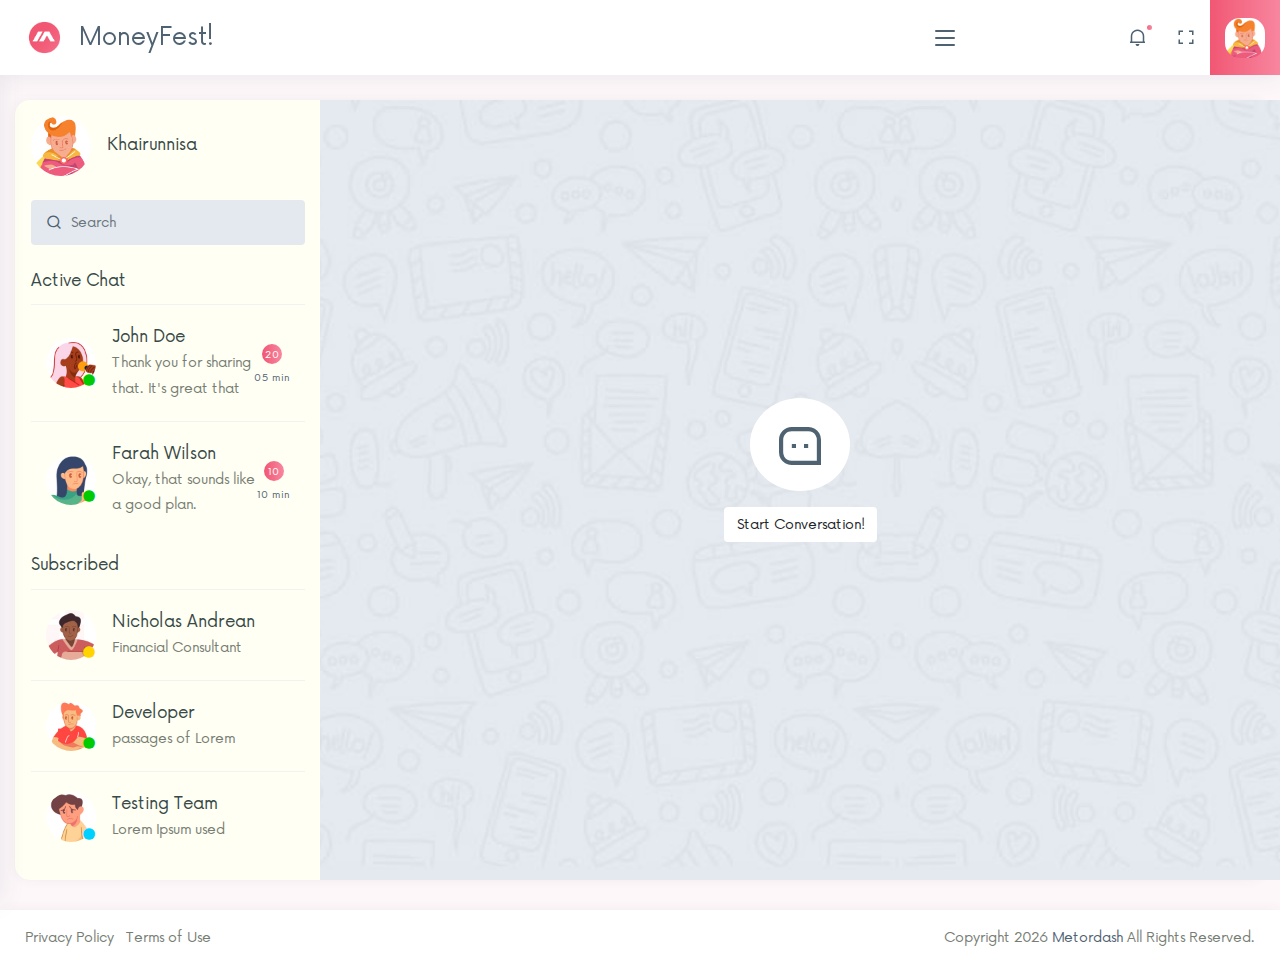
==== commit 41df1efd: "MoneyFest! 3rd submission" ====
--- a/MoneyFest!/MoneyFest!/chat.html
+++ b/MoneyFest!/MoneyFest!/chat.html
@@ -44,169 +44,23 @@
                <nav class="iq-sidebar-menu">
                   <ul id="iq-sidebar-toggle" class="iq-menu">
                     <li class="iq-menu-title"><i class="ri-separator"></i><span>Main</span></li>
-                    <li><a href="index.html" class="iq-waves-effect"><i class="las la-home"></i><span>Home</span></a></li>
+                    <li><a href="home.php" class="iq-waves-effect"><i class="las la-home"></i><span>Home</span></a></li>
                     <li>
                        <a href="#FinancialReporting" class="iq-waves-effect collapsed" data-toggle="collapse" aria-expanded="false"><i class="las la-check-square"></i><span>Financial Reporting</span><i class="ri-arrow-right-s-line iq-arrow-right"></i></a>                   
                        <ul id="FinancialReporting" class="iq-submenu collapse" data-parent="#iq-sidebar-toggle">
-                          <li><a href="income.html">Income</a></li>
-                          <li><a href="expenses.html">Expenses</a></li>
+                          <li><a href="income.php">Income</a></li>
+                          <li><a href="expenses.php">Expenses</a></li>
                           <li><a href="debts.html">Debts</a></li>
                           <li><a href="receivables.html">Receivables</a></li>
                           <li><a href="saving.html">Saving Funds</a></li>
                        </ul>
                     </li>
-                    <li><a href="Reports.html" class="iq-waves-effect"><i class="las la-file-contract"></i><span>Financial Reports</span></a></li>
+                    <li><a href="Reports.php" class="iq-waves-effect"><i class="las la-file-contract"></i><span>Financial Reports</span></a></li>
                     <li><a href="Analysis.html" class="iq-waves-effect"><i class="las la-chart-bar"></i><span>Financial Analysis</span></a></li>
                     <li><a href="forum.html" class="iq-waves-effect"><i class="las la-user-tie"></i><span>Discussion Forum</span></a></li>
                     <li class="active"><a href="chat.html" class="iq-waves-effect"><i class="las la-sms"></i><span>Expert Consultation</span></a></li>
-                     <li>
-                        <a href="#mailbox" class="iq-waves-effect collapsed" data-toggle="collapse" aria-expanded="false"><i class="las la-envelope-open"></i><span>Email</span><i class="ri-arrow-right-s-line iq-arrow-right"></i></a>
-                        <ul id="mailbox" class="iq-submenu collapse" data-parent="#iq-sidebar-toggle">
-                           <li><a href="app/index.html">Inbox</a></li>
-                           <li><a href="app/email-compose.html">Email Compose</a></li>
-                        </ul>
-                     </li>
-                        <li><a href="todo.html" class="iq-waves-effect"><i class="las la-check-square"></i><span>Todo</span></a></li>
-                     <li>
-                        <a href="#user-info" class="iq-waves-effect collapsed" data-toggle="collapse" aria-expanded="false"><i class="las la-user-tie"></i><span>User</span><i class="ri-arrow-right-s-line iq-arrow-right"></i></a>
-                        <ul id="user-info" class="iq-submenu collapse" data-parent="#iq-sidebar-toggle">
-                           <li><a href="profile.html">User Profile</a></li>
-                           <li><a href="profile-edit.html">User Edit</a></li>
-                           <li><a href="add-user.html">User Add</a></li>
-                           <li><a href="user-list.html">User List</a></li>
-                        </ul>
-                     </li>
-                     <li><a href="calendar.html" class="iq-waves-effect"><i class="las la-calendar"></i><span>Calendar</span></a></li>
-                     <li class="active"><a href="chat.html" class="iq-waves-effect"><i class="las la-sms"></i><span>Chat</span></a></li>
-                     <li>
-                        <a href="#ecommerce" class="iq-waves-effect collapsed" data-toggle="collapse" aria-expanded="false"><i class="ri-shopping-cart-line"></i><span>E-commerce</span><i class="ri-arrow-right-s-line iq-arrow-right"></i></a>
-                        <ul id="ecommerce" class="iq-submenu collapse" data-parent="#iq-sidebar-toggle">
-                           <li><a href="e-commerce-product-list.html">Product Listing</a></li>
-                           <li><a href="e-commerce-product-detail.html">Product Details</a></li>
-                           <li><a href="e-commerce-checkout.html">Checkout</a></li>
-                        </ul>
-                     </li>
-                     <li class="iq-menu-title"><i class="ri-separator"></i><span>Components</span></li>
-                     <li>
-                        <a href="#ui-elements" class="iq-waves-effect collapsed" data-toggle="collapse" aria-expanded="false"><i class="lab la-elementor"></i><span>UI Elements</span><i class="ri-arrow-right-s-line iq-arrow-right"></i></a>
-                        <ul id="ui-elements" class="iq-submenu collapse" data-parent="#iq-sidebar-toggle">
-                           <li><a href="ui-colors.html">colors</a></li>
-                           <li><a href="ui-typography.html">Typography</a></li>
-                           <li><a href="ui-alerts.html">Alerts</a></li>
-                           <li><a href="ui-badges.html">Badges</a></li>
-                           <li><a href="ui-breadcrumb.html">Breadcrumb</a></li>
-                           <li><a href="ui-buttons.html">Buttons</a></li>
-                           <li><a href="ui-cards.html">Cards</a></li>
-                           <li><a href="ui-carousel.html">Carousel</a></li>
-                           <li><a href="ui-embed-video.html">Video</a></li>
-                           <li><a href="ui-grid.html">Grid</a></li>
-                           <li><a href="ui-images.html">Images</a></li>
-                           <li><a href="ui-list-group.html">list Group</a></li>
-                           <li><a href="ui-media-object.html">Media</a></li>
-                           <li><a href="ui-modal.html">Modal</a></li>
-                           <li><a href="ui-notifications.html">Notifications</a></li>
-                           <li><a href="ui-pagination.html">Pagination</a></li>
-                           <li><a href="ui-popovers.html">Popovers</a></li>
-                           <li><a href="ui-progressbars.html">Progressbars</a></li>
-                           <li><a href="ui-tabs.html">Tabs</a></li>
-                           <li><a href="ui-tooltips.html">Tooltips</a></li>
-                        </ul>
-                     </li>
-                     <li>
-                        <a href="#forms" class="iq-waves-effect collapsed" data-toggle="collapse" aria-expanded="false"><i class="las la-file-alt"></i><span>Forms</span><i class="ri-arrow-right-s-line iq-arrow-right"></i></a>
-                        <ul id="forms" class="iq-submenu collapse" data-parent="#iq-sidebar-toggle">
-                           <li><a href="form-layout.html">Form Elements</a></li>
-                           <li><a href="form-validation.html">Form Validation</a></li>
-                           <li><a href="form-switch.html">Form Switch</a></li>
-                           <li><a href="form-chechbox.html">Form Checkbox</a></li>
-                           <li><a href="form-radio.html">Form Radio</a></li>
-                        </ul>
-                     </li>
-                     <li>
-                        <a href="#forms-wizard" class="iq-waves-effect collapsed" data-toggle="collapse" aria-expanded="false"><i class="las la-database"></i><span>Forms Wizard</span><i class="ri-arrow-right-s-line iq-arrow-right"></i></a>
-                           <ul id="forms-wizard" class="iq-submenu collapse" data-parent="#iq-sidebar-toggle">
-                              <li><a href="form-wizard.html">Simple Wizard</a></li>
-                              <li><a href="form-wizard-validate.html">Validate Wizard</a></li>
-                              <li><a href="form-wizard-vertical.html">Vertical Wizard</a></li>
-                           </ul>
-                        </li>
-                     <li>
-                        <a href="#tables" class="iq-waves-effect collapsed" data-toggle="collapse" aria-expanded="false"><i class="las la-table"></i><span>Table</span><i class="ri-arrow-right-s-line iq-arrow-right"></i></a>
-                        <ul id="tables" class="iq-submenu collapse" data-parent="#iq-sidebar-toggle">
-                           <li><a href="tables-basic.html">Basic Tables</a></li>
-                           <li><a href="data-table.html">Data Table</a></li>
-                           <li><a href="table-editable.html">Editable Table</a></li>
-                        </ul>
-                     </li>
-                     <li>
-                        <a href="#charts" class="iq-waves-effect collapsed" data-toggle="collapse" aria-expanded="false"><i class="las la-chart-bar"></i><span>Charts</span><i class="ri-arrow-right-s-line iq-arrow-right"></i></a>
-                        <ul id="charts" class="iq-submenu collapse" data-parent="#iq-sidebar-toggle">
-                           <li><a href="chart-morris.html">Morris Chart</a></li>
-                           <li><a href="chart-high.html">High Charts</a></li>
-                           <li><a href="chart-am.html">Am Charts</a></li>
-                           <li><a href="chart-apex.html">Apex Chart</a></li>
-                        </ul>
-                     </li>
-                     <li>
-                        <a href="#icons" class="iq-waves-effect collapsed" data-toggle="collapse" aria-expanded="false"><i class="las la-icons"></i><span>Icons</span><i class="ri-arrow-right-s-line iq-arrow-right"></i></a>
-                        <ul id="icons" class="iq-submenu collapse" data-parent="#iq-sidebar-toggle">
-                           <li><a href="icon-dripicons.html">Dripicons</a></li>
-                           <li><a href="icon-fontawesome-5.html">Font Awesome 5</a></li>
-                           <li><a href="icon-lineawesome.html">line Awesome</a></li>
-                           <li><a href="icon-remixicon.html">Remixicon</a></li>
-                           <li><a href="icon-unicons.html">unicons</a></li>
-                        </ul>
-                     </li>
-                     <li class="iq-menu-title"><i class="ri-separator"></i><span>Pages</span></li>
-                     <li>
-                        <a href="#authentication" class="iq-waves-effect collapsed" data-toggle="collapse" aria-expanded="false"><i class="las la-file-contract"></i><span>Authentication</span><i class="ri-arrow-right-s-line iq-arrow-right"></i></a>
-                        <ul id="authentication" class="iq-submenu collapse" data-parent="#iq-sidebar-toggle">
-                           <li><a href="sign-in.html">Login</a></li>
-                           <li><a href="sign-up.html">Register</a></li>
-                           <li><a href="pages-recoverpw.html">Recover Password</a></li>
-                           <li><a href="pages-confirm-mail.html">Confirm Mail</a></li>
-                           <li><a href="pages-lock-screen.html">Lock Screen</a></li>
-                        </ul>
-                     </li>
-                     <li>
-                        <a href="#map" class="iq-waves-effect collapsed" data-toggle="collapse" aria-expanded="false"><i class="las la-map-marker"></i><span>Maps</span><i class="ri-arrow-right-s-line iq-arrow-right"></i></a>
-                        <ul id="map" class="iq-submenu collapse" data-parent="#iq-sidebar-toggle">
-                           <li><a href="pages-map.html">Google Map</a></li>
-                           <li><a href="#">Vector Map</a></li>
-                        </ul>
-                     </li>
-                     <li>
-                        <a href="#extra-pages" class="iq-waves-effect collapsed" data-toggle="collapse" aria-expanded="false"><i class="lab la-codepen"></i><span>Extra Pages</span><i class="ri-arrow-right-s-line iq-arrow-right"></i></a>
-                        <ul id="extra-pages" class="iq-submenu collapse" data-parent="#iq-sidebar-toggle">
-                           <li><a href="pages-timeline.html">Timeline</a></li>
-                           <li><a href="pages-invoice.html">Invoice</a></li>
-                           <li><a href="blank-page.html">Blank Page</a></li>
-                           <li><a href="pages-error.html">Error 404</a></li>
-                           <li><a href="pages-error-500.html">Error 500</a></li>
-                           <li><a href="pages-pricing.html">Pricing</a></li>
-                           <li><a href="pages-pricing-one.html">Pricing 1</a></li>
-                           <li><a href="pages-maintenance.html">Maintenance</a></li>
-                           <li><a href="pages-comingsoon.html">Coming Soon</a></li>
-                           <li><a href="pages-faq.html">Faq</a></li>
-                        </ul>
-                     </li>
-                     <li>
-                        <a href="#menu-level" class="iq-waves-effect collapsed" data-toggle="collapse" aria-expanded="false"><i class="ri-record-circle-line"></i><span>Menu Level</span><i class="ri-arrow-right-s-line iq-arrow-right"></i></a>
-                        <ul id="menu-level" class="iq-submenu collapse" data-parent="#iq-sidebar-toggle">
-                           <li><a href="#"><i class="ri-record-circle-line"></i>Menu 1</a></li>
-                           <li><a href="#"><i class="ri-record-circle-line"></i>Menu 2</a></li>
-                              <li>
-                                 <a href="#sub-menu" class="iq-waves-effect collapsed" data-toggle="collapse" aria-expanded="false"><i class="ri-play-circle-line"></i><span>Sub-menu</span><i class="ri-arrow-right-s-line iq-arrow-right"></i></a>
-                                 <ul id="sub-menu" class="iq-submenu iq-submenu-data collapse">
-                                    <li><a href="#"><i class="ri-record-circle-line"></i>Sub-menu 1</a></li>
-                                    <li><a href="#"><i class="ri-record-circle-line"></i>Sub-menu 2</a></li>
-                                    <li><a href="#"><i class="ri-record-circle-line"></i>Sub-menu 3</a></li>
-                                 </ul>
-                           </li>
-                           <li><a href="#"><i class="ri-record-circle-line"></i>Menu 3</a></li>
-                           <li><a href="#"><i class="ri-record-circle-line"></i>Menu 4</a></li>
-                        </ul>
-                     </li>
+                    <br><br><br><br>
+                     <li><a href="#" class="iq-waves-effect"><i class="las la-sign-out-alt"></i><span>Logout</span></a></li>
                   </ul>
                </nav>
                <div class="p-3"></div>
@@ -219,15 +73,15 @@
                <div class="top-logo">
                   <a href="index.html" class="logo">
                   <img src="images/logo.gif" class="img-fluid" alt="">
-                  <span>Metordash</span>
+                  <span>MoneyFest!</span>
                   </a>
                </div>
             </div>
                <div class="navbar-breadcrumb">
-                  <h5 class="mb-0">Chat</h5>
+                  <h5 class="mb-0">Expert Consultation</h5>
                   <nav aria-label="breadcrumb">
                      <ul class="breadcrumb">
-                        <li class="breadcrumb-item"><a href="index.html">Home</a></li>
+                        <li class="breadcrumb-item"><a href="chat.html ">Expert Consultation</a></li>
                         <li class="breadcrumb-item active" aria-current="page">Chat</li>
                      </ul>
                   </nav>
@@ -245,85 +99,6 @@
                   </div>
                   <div class="collapse navbar-collapse" id="navbarSupportedContent">
                      <ul class="navbar-nav ml-auto navbar-list">
-                        <li class="nav-item">
-                           <a class="search-toggle iq-waves-effect" href="#"><i class="ri-search-line"></i></a>
-                           <form action="#" class="search-box">
-                              <input type="text" class="text search-input" placeholder="Type here to search..." />
-                           </form>
-                        </li>
-                        <li class="nav-item dropdown">
-                           <a href="#" class="search-toggle iq-waves-effect">
-                              <i class="ri-mail-line"></i>
-                              <span class="badge badge-pill badge-dark badge-up count-mail">5</span>
-                           </a>
-                           <div class="iq-sub-dropdown">
-                              <div class="iq-card shadow-none m-0">
-                                 <div class="iq-card-body p-0 ">
-                                    <div class="bg-primary p-3">
-                                       <h5 class="mb-0 text-white">All Messages<small class="badge  badge-light float-right pt-1">5</small></h5>
-                                    </div>
-                                    <a href="#" class="iq-sub-card" >
-                                       <div class="media align-items-center">
-                                          <div class="">
-                                             <img class="avatar-40 rounded" src="images/user/01.jpg" alt="">
-                                          </div>
-                                          <div class="media-body ml-3">
-                                             <h6 class="mb-0 ">Nik Emma Watson</h6>
-                                             <small class="float-left font-size-12">13 Jun</small>
-                                          </div>
-                                       </div>
-                                    </a>
-                                    <a href="#" class="iq-sub-card" >
-                                       <div class="media align-items-center">
-                                          <div class="">
-                                             <img class="avatar-40 rounded" src="images/user/02.jpg" alt="">
-                                          </div>
-                                          <div class="media-body ml-3">
-                                             <h6 class="mb-0 ">Lorem Ipsum Watson</h6>
-                                             <small class="float-left font-size-12">20 Apr</small>
-                                          </div>
-                                       </div>
-                                    </a>
-                                    <a href="#" class="iq-sub-card" >
-                                       <div class="media align-items-center">
-                                          <div class="">
-                                             <img class="avatar-40 rounded" src="images/user/03.jpg" alt="">
-                                          </div>
-                                          <div class="media-body ml-3">
-                                             <h6 class="mb-0 ">Why do we use it?</h6>
-                                             <small class="float-left font-size-12">30 Jun</small>
-                                          </div>
-                                       </div>
-                                    </a>
-                                    <a href="#" class="iq-sub-card" >
-                                       <div class="media align-items-center">
-                                          <div class="">
-                                             <img class="avatar-40 rounded" src="images/user/04.jpg" alt="">
-                                          </div>
-                                          <div class="media-body ml-3">
-                                             <h6 class="mb-0 ">Variations Passages</h6>
-                                             <small class="float-left font-size-12">12 Sep</small>
-                                          </div>
-                                       </div>
-                                    </a>
-                                    <a href="#" class="iq-sub-card" >
-                                       <div class="media align-items-center">
-                                          <div class="">
-                                             <img class="avatar-40 rounded" src="images/user/05.jpg" alt="">
-                                          </div>
-                                          <div class="media-body ml-3">
-                                             <h6 class="mb-0 ">Lorem Ipsum generators</h6>
-                                             <small class="float-left font-size-12">5 Dec</small>
-                                          </div>
-                                       </div>
-                                    </a>
-                                 </div>
-                              </div>
-                           </div>
-                        </li>
-                        <li class="nav-item">
-                           <a href="#" class="iq-waves-effect"><i class="ri-shopping-cart-2-line"></i></a>
-                        </li>
                         <li class="nav-item">
                            <a href="#" class="search-toggle iq-waves-effect">
                               <i class="ri-notification-2-line"></i>
@@ -469,8 +244,8 @@
                                           <img src="images/user/1.jpg" alt="chat-user" class="avatar-60 ">
                                        </div>
                                        <div class="chat-caption">
-                                          <h5 class="mb-0">Nik Jordan</h5>
-                                          <p class="m-0">Web Designer</p>
+                                          <h5 class="mb-0">Khairunnisa</h5>
+                                          <p class="m-0"></p>
                                        </div>
                                        <button type="submit" class="close-btn-res p-3"><i class="ri-close-fill"></i></button>
                                     </div>
@@ -506,7 +281,7 @@
                                        </div>
                                  </div>
                                  <div class="chat-sidebar-channel scroller mt-4 pl-3">
-                                    <h5 class="">Public Channels</h5>
+                                    <h5 class="">Active Chat</h5>
                                     <ul class="iq-chat-ui nav flex-column nav-pills">
                                        <li>
                                           <a role="tab" data-toggle="pill" href="#chatbox1">
@@ -516,8 +291,8 @@
                                                 <span class="avatar-status"><i class="ri-checkbox-blank-circle-fill text-success"></i></span>
                                              </div>
                                              <div class="chat-sidebar-name">
-                                                <h6 class="mb-0">Team Discussions</h6>
-                                                <span>Lorem Ipsum is</span>
+                                                <h6 class="mb-0">John Doe</h6>
+                                                <span>Thank you for sharing that. It's great that</span>
                                              </div>
                                              <div class="chat-meta float-right text-center mt-2">
                                                 <div class="chat-msg-counter bg-primary text-white">20</div>
@@ -534,8 +309,8 @@
                                                 <span class="avatar-status"><i class="ri-checkbox-blank-circle-fill text-success"></i></span>
                                              </div>
                                              <div class="chat-sidebar-name">
-                                                <h6 class="mb-0">Announcement</h6>
-                                                <span>This Sunday we</span>
+                                                <h6 class="mb-0">Farah Wilson</h6>
+                                                <span>Okay, that sounds like a good plan.</span>
                                              </div>
                                              <div class="chat-meta float-right text-center mt-2">
                                                 <div class="chat-msg-counter bg-primary text-white">10</div>
@@ -545,7 +320,7 @@
                                       </a>
                                        </li>
                                     <!-- </ul> -->
-                                    <h5 class="mt-3">Private Channels</h5>
+                                    <h5 class="mt-3">Subscribed</h5>
                                     <!-- <ul class="iq-chat-ui nav flex-column nav-pills"> -->
                                       <li>
                                        <a role="tab" data-toggle="pill" href="#chatbox3">
@@ -555,8 +330,8 @@
                                                 <span class="avatar-status"><i class="ri-checkbox-blank-circle-fill text-warning"></i></span>
                                              </div>
                                              <div class="chat-sidebar-name">
-                                                <h6 class="mb-0">Designer</h6>
-                                                <span>There are many </span>
+                                                <h6 class="mb-0">Nicholas Andrean</h6>
+                                                <span>Financial Consultant</span>
                                              </div>
                                           </div>
                                         </a>
@@ -686,8 +461,9 @@
                                                 <img src="images/user/05.jpg" alt="avatar" class="avatar-50 ">
                                                 <span class="avatar-status"><i class="ri-checkbox-blank-circle-fill text-success"></i></span>
                                               </div>
-                                              <h5 class="mb-0">Team Discussions</h5>
-                                            </div>
+                                              <h5 class="mb-0">John Doe</h5>
+                                            </div>
+                                            <span>Financial Consultant</span>
                                             <div id="chat-user-detail-popup" class="scroller" class="scroller">
                                                 <div class="user-profile text-center">
                                                    <button type="submit" class="close-popup p-3"><i class="ri-close-fill"></i></button>
@@ -767,8 +543,8 @@
                                             </div>
                                             <div class="chat-detail">
                                               <div class="chat-message">
-                                                <p>Hey John, I am looking for the best admin template.</p>
-                                                <p>Could you please help me to find it out? 🤔</p>
+                                                <p></p>
+                                                <p>Hi Khairunnisa!! How can we help you? We're here for you! 😄</p>
                                               </div>
                                             </div>
                                           </div>
@@ -781,8 +557,8 @@
                                             </div>
                                             <div class="chat-detail">
                                               <div class="chat-message">
-                                                <p>Absolutely!</p>
-                                                <p>Sofbox Dashboard is the responsive bootstrap 4 admin template.</p>
+                                                <p>Hey John, I am looking for the right decision for the houses on the instalment.</p>
+                                                <p>Can you help me ?</p>
                                               </div>
                                             </div>
                                           </div>
@@ -795,7 +571,8 @@
                                             </div>
                                             <div class="chat-detail">
                                               <div class="chat-message">
-                                                <p>Looks clean and fresh UI.</p>
+                                                <p>Yes, Absolutely!  I'd be happy to help</p>
+                                                <p>Could you share a bit more about your financial situation and your goals for the home purchase?</p> 
                                               </div>
                                             </div>
                                           </div>
@@ -808,7 +585,9 @@
                                             </div>
                                             <div class="chat-detail">
                                               <div class="chat-message">
-                                                <p>Thanks, from ThemeForest.</p>
+                                                <p>I'm considering taking out a home loan, but I'm not sure where to start.</p>
+                                                <p>I earn the minimum wage, and I want some advice on the best approach.</p>
+                                                <p>I'm not sure if it's feasible given my income.</p>
                                               </div>
                                             </div>
                                           </div>
@@ -821,11 +600,13 @@
                                             </div>
                                             <div class="chat-detail">
                                               <div class="chat-message">
-                                                <p>I will purchase it for sure. 👍</p>
-                                              </div>
-                                            </div>
-                                          </div>
-                                          <div class="chat">
+                                                <p>Thank you for sharing that. It's great that you've been saving.</p>
+                                                <p>To better assist you, let's start by discussing your monthly budget.</p>
+                                                <p>Do you have an idea of your monthly income and expenses? </p>                                                </p>
+                                              </div>
+                                            </div>
+                                          </div>
+                                          <!-- <div class="chat">
                                             <div class="chat-user">
                                               <a class="avatar m-0">
                                                 <img src="images/user/1.jpg" alt="avatar" class="avatar-35 ">
@@ -837,7 +618,7 @@
                                                 <p>Okay Thanks..</p>
                                               </div>
                                             </div>
-                                          </div>
+                                          </div> -->
                                        </div>
                                        <div class="chat-footer p-3 bg-white">
                                           <form class="d-flex align-items-center"  action="javascript:void(0);">
--- a/MoneyFest!/MoneyFest!/css/style.css
+++ b/MoneyFest!/MoneyFest!/css/style.css
@@ -195,6 +195,8 @@
 .sign-in-page { position: relative; }
 .sign-in-page::after { position: absolute; content: ""; top: 0; bottom: 0; left: auto; right: 0; min-height: 0; max-height: 210px; border-radius: 0 0 30px 30px; width: 100%; background: rgba(241, 87, 115, 1); background: -moz-linear-gradient(left, rgba(241, 87, 115, 1) 0%, rgba(248, 134, 159, 1) 100%); background: -webkit-gradient(left top, right top, color-stop(0%, rgba(241, 87, 115, 1)), color-stop(100%, rgba(248, 134, 159, 1))); background: -webkit-linear-gradient(left, rgba(241, 87, 115, 1) 0%, rgba(248, 134, 159, 1) 100%); background: -o-linear-gradient(left, rgba(241, 87, 115, 1) 0%, rgba(248, 134, 159, 1) 100%); background: -ms-linear-gradient(left, rgba(241, 87, 115, 1) 0%, rgba(248, 134, 159, 1) 100%); background: linear-gradient(to right, rgba(241, 87, 115, 1) 0%, rgba(248, 134, 159, 1) 100%); filter: progid:DXImageTransform.Microsoft.gradient(startColorstr='#f15773', endColorstr='#f8869f', GradientType=1); }
 
+
+  
 /*---------------------------------------------------------------------
                                Dash Hover
 -----------------------------------------------------------------------*/
